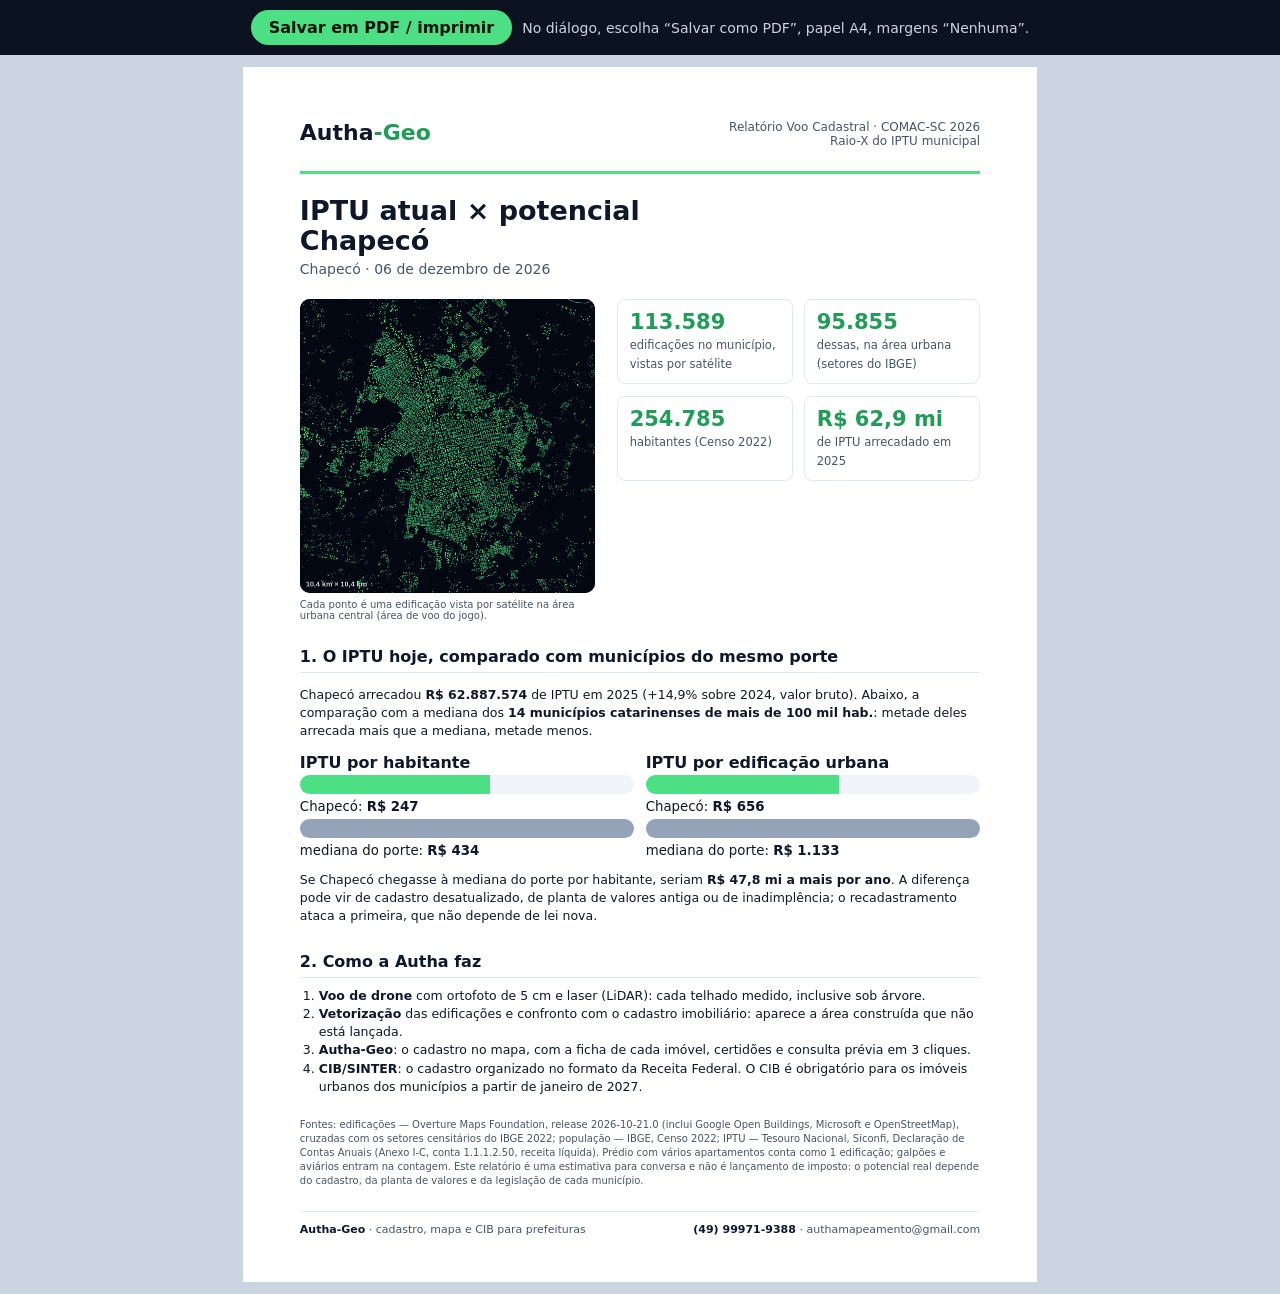
==== relatorio.html @ e4751bc2 "Voo Cadastral: jogo de drone para a COMAC-SC 2026 Jogo de navegador (gamepad, teclado e toque) em qu" ====
<!doctype html>
<html lang="pt-BR">
<head>
<meta charset="utf-8">
<meta name="viewport" content="width=device-width, initial-scale=1">
<title>Relatório IPTU atual × potencial · Autha-Geo</title>
<style>
  @page { size: A4; margin: 0; }
  :root { --verde: #1f9d57; --verde2: #4ddf84; --tinta: #0f172a; --cinza: #475569; --linha: #e2e8f0; --fundo: #030712; }
  * { box-sizing: border-box; }
  body { margin: 0; background: #cbd5e1; font-family: "Segoe UI", system-ui, Arial, sans-serif; color: var(--tinta); }
  .barra { position: sticky; top: 0; display: flex; gap: 10px; justify-content: center; padding: 10px; background: #0b1220; }
  .barra button { font: inherit; font-weight: 700; padding: 8px 18px; border-radius: 99px; border: 0; background: var(--verde2); color: #04120a; cursor: pointer; }
  .barra span { color: #cbd5e1; align-self: center; font-size: 14px; }
  .folha { width: 210mm; min-height: 297mm; margin: 12px auto; background: #fff; padding: 14mm 15mm 12mm; position: relative; }
  .topo { display: flex; justify-content: space-between; align-items: flex-start; border-bottom: 3px solid var(--verde2); padding-bottom: 6mm; }
  .marca { font-weight: 900; font-size: 22px; } .marca span { color: var(--verde); }
  .topo .direita { text-align: right; font-size: 12px; color: var(--cinza); }
  h1 { font-size: 27px; margin: 6mm 0 1mm; line-height: 1.1; }
  .para { font-size: 14px; color: var(--cinza); margin: 0 0 5mm; }
  .grade { display: grid; grid-template-columns: 78mm 1fr; gap: 6mm; }
  .mapa { width: 78mm; height: 78mm; border-radius: 10px; background: var(--fundo); display: block; }
  .legenda-mapa { font-size: 10px; color: var(--cinza); margin-top: 1.5mm; }
  .numeros { display: grid; grid-template-columns: 1fr 1fr; gap: 3mm; align-content: start; }
  .num { border: 1px solid var(--linha); border-radius: 8px; padding: 3mm; }
  .num b { display: block; font-size: 21px; color: var(--verde); line-height: 1.1; }
  .num span { font-size: 11.5px; color: var(--cinza); }
  h2 { font-size: 16px; margin: 7mm 0 2.5mm; padding-bottom: 1.5mm; border-bottom: 1px solid var(--linha); }
  p, li { font-size: 12.5px; line-height: 1.45; }
  .destaque { background: #ecfdf3; border: 1px solid #a7f3c4; border-radius: 10px; padding: 4mm 5mm; margin: 3mm 0; }
  .destaque .valor { font-size: 25px; font-weight: 900; color: var(--verde); }
  .destaque p { margin: 1mm 0 0; }
  table { width: 100%; border-collapse: collapse; font-size: 11px; }
  th, td { text-align: left; padding: 1.6mm 1.5mm; border-bottom: 1px solid var(--linha); vertical-align: top; }
  th { color: var(--cinza); font-weight: 700; }
  td a { color: var(--verde); word-break: break-all; }
  .comparacao { display: grid; grid-template-columns: 1fr 1fr; gap: 3mm; }
  .barra-comp { height: 5mm; background: #f1f5f9; border-radius: 99px; overflow: hidden; margin: 1mm 0 0.5mm; }
  .barra-comp i { display: block; height: 100%; background: var(--verde2); }
  .barra-comp.med i { background: #94a3b8; }
  ol.passos { padding-left: 5mm; margin: 0; }
  .rodape { margin-top: 6mm; border-top: 1px solid var(--linha); padding-top: 3mm; display: flex; justify-content: space-between; font-size: 11px; color: var(--cinza); }
  .rodape b { color: var(--tinta); }
  .nota { font-size: 10px; color: var(--cinza); line-height: 1.4; }
  .erro { padding: 40px; font-size: 18px; }
  @media print { body { background: #fff; } .barra { display: none; } .folha { margin: 0; box-shadow: none; page-break-after: always; } }
</style>
</head>
<body>
<div class="barra"><button onclick="print()">Salvar em PDF / imprimir</button><span>No diálogo, escolha “Salvar como PDF”, papel A4, margens “Nenhuma”.</span></div>
<div id="paginas"></div>

<script src="dados/municipios.js"></script>
<script src="dados/iptu.js"></script>
<script>
"use strict";
const q = new URLSearchParams(location.search);
const cod = q.get("c") || "4204202", nome = q.get("n") || "", cargo = q.get("cargo") || "";
const M = (window.MUNICIPIOS || []).find((m) => m.c === cod);
const V = (window.IPTU || {})[cod], CASOS = window.CASOS_RECADASTRO;
const nf = new Intl.NumberFormat("pt-BR");
const milhar = (n) => nf.format(Math.round(n));
const esc = (s) => String(s ?? "").replace(/[&<>"']/g, (c) => ({ "&": "&amp;", "<": "&lt;", ">": "&gt;", '"': "&quot;", "'": "&#39;" })[c]);
function reais(v) {
  const um = (x) => x.toLocaleString("pt-BR", { maximumFractionDigits: 1 });
  if (v >= 1e9) return "R$ " + um(v / 1e9) + " bi";
  if (v >= 1e6) return "R$ " + um(v / 1e6) + " mi";
  if (v >= 1e3) return "R$ " + milhar(v / 1e3) + " mil";
  return "R$ " + milhar(v);
}
const reaisCheio = (v) => v.toLocaleString("pt-BR", { style: "currency", currency: "BRL", maximumFractionDigits: 0 });

function montar() {
  if (!M) { document.getElementById("paginas").innerHTML = `<div class="folha erro">Município ${esc(cod)} não encontrado.</div>`; return; }
  document.title = `Relatório IPTU — ${M.n} · Autha-Geo`;
  const capital = cod === "4205407";
  const data = new Date().toLocaleDateString("pt-BR", { day: "2-digit", month: "long", year: "numeric" });
  const para = nome ? `Preparado para <b>${esc(nome)}</b>${cargo ? ", " + esc(cargo) : ""} · ${esc(M.n)} · ${data}` : `${esc(M.n)} · ${data}`;
  let h = `<div class="folha">
    <div class="topo"><div class="marca">Autha<span>-Geo</span></div><div class="direita">Relatório Voo Cadastral · COMAC-SC 2026<br>Raio-X do IPTU municipal</div></div>
    <h1>IPTU atual × potencial<br>${esc(M.n)}</h1>
    <p class="para">${para}</p>
    <div class="grade">
      <div><canvas class="mapa" id="mapa" width="900" height="900"></canvas>
        <div class="legenda-mapa">Cada ponto é uma edificação vista por satélite na área urbana central (área de voo do jogo).</div></div>
      <div class="numeros">
        <div class="num"><b>${milhar(M.edif)}</b><span>edificações no município, vistas por satélite</span></div>
        <div class="num"><b>${milhar(M.edifUrb)}</b><span>dessas, na área urbana (setores do IBGE)</span></div>
        <div class="num"><b>${milhar(M.pop)}</b><span>habitantes (Censo 2022)</span></div>
        ${V ? `<div class="num"><b>${reais(V.v)}</b><span>de IPTU arrecadado em ${V.a}</span></div>` : `<div class="num"><b>—</b><span>IPTU não declarado ao Tesouro no último ano</span></div>`}
      </div>
    </div>`;

  if (V) {
    const maxPc = Math.max(V.pc, V.pcMed), maxPe = Math.max(V.pe, V.peMed);
    const varia = V.v24 && V.b ? (V.b / V.v24 - 1) * 100 : null;
    h += `<h2>1. O IPTU hoje, comparado com municípios do mesmo porte</h2>
      <p>${esc(M.n)} arrecadou <b>${reaisCheio(V.v)}</b> de IPTU em ${V.a}${varia !== null ? ` (${varia >= 0 ? "+" : ""}${varia.toLocaleString("pt-BR", { maximumFractionDigits: 1 })}% sobre ${V.a - 1}, valor bruto)` : ""}.
      Abaixo, a comparação com a mediana dos <b>${V.nPorte} municípios catarinenses de ${esc(V.porte)}</b>: metade deles arrecada mais que a mediana, metade menos.</p>
      <div class="comparacao">
        <div><b>IPTU por habitante</b>
          <div class="barra-comp"><i style="width:${(V.pc / maxPc) * 100}%"></i></div><small>${esc(M.n)}: <b>${reaisCheio(V.pc)}</b></small>
          <div class="barra-comp med"><i style="width:${(V.pcMed / maxPc) * 100}%"></i></div><small>mediana do porte: <b>${reaisCheio(V.pcMed)}</b></small></div>
        <div><b>IPTU por edificação urbana</b>
          <div class="barra-comp"><i style="width:${(V.pe / maxPe) * 100}%"></i></div><small>${esc(M.n)}: <b>${reaisCheio(V.pe)}</b></small>
          <div class="barra-comp med"><i style="width:${(V.peMed / maxPe) * 100}%"></i></div><small>mediana do porte: <b>${reaisCheio(V.peMed)}</b></small></div>
      </div>
      <p>${V.pc < V.pcMed
        ? `Se ${esc(M.n)} chegasse à mediana do porte por habitante, seriam <b>${reais((V.pcMed - V.pc) * M.pop)} a mais por ano</b>. A diferença pode vir de cadastro desatualizado, de planta de valores antiga ou de inadimplência; o recadastramento ataca a primeira, que não depende de lei nova.`
        : `${esc(M.n)} já arrecada acima da mediana do porte. O ganho, aqui, é manter o cadastro vivo: cada ampliação, piscina ou edificação nova que não entra no cadastro é IPTU que deixa de crescer.`}</p>`;
  }

  if (V && CASOS) {
    h += `<h2>2. O que municípios que recadastraram conseguiram</h2>
      <div class="destaque"><div class="valor">+${reais(V.v * CASOS.min / 100)} a +${reais(V.v * CASOS.max / 100)} por ano</div>
      <p>é o que o IPTU de ${esc(M.n)} subiria repetindo o resultado dos casos abaixo (de +${CASOS.min}% a +${CASOS.max}%, a mediana dos casos), <b>sem aumentar alíquota</b>: só levando para o cadastro o que já está construído.</p></div>
      <table><tr><th>Município</th><th>O que mudou</th><th>Aumento</th><th>Fonte</th></tr>
      ${CASOS.casos.map((c) => `<tr><td><b>${esc(c.municipio)}/${esc(c.uf)}</b><br>${esc(c.ano || "")}</td><td>${esc(c.o_que_mede)}: ${esc(c.antes)} → ${esc(c.depois)}<br><small>${esc(c.como_fizeram || "")}</small></td><td><b>+${Number(c.aumento_pct).toLocaleString("pt-BR", { maximumFractionDigits: 1 })}%</b></td><td><a href="${esc(c.fonte_url)}">${esc(c.fonte_titulo || c.fonte_url)}</a></td></tr>`).join("")}
      </table>`;
  }

  h += `<h2>${V && CASOS ? 3 : V ? 2 : 1}. Como a Autha faz</h2>
    <ol class="passos">
      <li><b>Voo de drone</b> com ortofoto de 5 cm e laser (LiDAR): cada telhado medido, inclusive sob árvore.</li>
      <li><b>Vetorização</b> das edificações e confronto com o cadastro imobiliário: aparece a área construída que não está lançada.</li>
      <li><b>Autha-Geo</b>: o cadastro no mapa, com a ficha de cada imóvel, certidões e consulta prévia em 3 cliques.</li>
      <li><b>CIB/SINTER</b>: o cadastro organizado no formato da Receita Federal. ${capital ? "O CIB das capitais já está valendo." : "O CIB é obrigatório para os imóveis urbanos dos municípios a partir de janeiro de 2027."}</li>
    </ol>
    <p class="nota" style="margin-top:6mm">Fontes: edificações — Overture Maps Foundation, release 2026-10-21.0 (inclui Google Open Buildings, Microsoft e OpenStreetMap), cruzadas com os setores censitários do IBGE 2022; população — IBGE, Censo 2022; IPTU — Tesouro Nacional, Siconfi, Declaração de Contas Anuais (Anexo I-C, conta 1.1.1.2.50, receita líquida)${CASOS ? "; casos de recadastramento — fontes indicadas na tabela" : ""}.
    Prédio com vários apartamentos conta como 1 edificação; galpões e aviários entram na contagem. Este relatório é uma estimativa para conversa e não é lançamento de imposto: o potencial real depende do cadastro, da planta de valores e da legislação de cada município.</p>
    <div class="rodape"><span><b>Autha-Geo</b> · cadastro, mapa e CIB para prefeituras</span><span><b>(49) 99971-9388</b> · authamapeamento@gmail.com</span></div>
  </div>`;
  document.getElementById("paginas").innerHTML = h;
  desenharMapa();
}

// mapa: as edificações da área de voo, no estilo do jogo
window.carregarCidade = (c) => {
  const cv = document.getElementById("mapa"); if (!cv) return;
  const g = cv.getContext("2d"), S = cv.width, bin = atob(c.b), n = bin.length / 5;
  g.fillStyle = "#030712"; g.fillRect(0, 0, S, S);
  g.strokeStyle = "rgba(92,215,179,.6)"; g.lineWidth = 2;
  for (const anel of c.limite) { g.beginPath(); anel.forEach(([x, y], i) => (i ? g.lineTo(x * S, y * S) : g.moveTo(x * S, y * S))); g.stroke(); }
  g.fillStyle = "#4ddf84";
  for (let i = 0, o = 0; i < n; i++, o += 5) {
    const x = ((bin.charCodeAt(o) | (bin.charCodeAt(o + 1) << 8)) / 65535) * S, y = ((bin.charCodeAt(o + 2) | (bin.charCodeAt(o + 3) << 8)) / 65535) * S;
    const s = Math.max(1, (bin.charCodeAt(o + 4) / 5 / c.lado) * S * 0.9);
    g.fillRect(x - s / 2, y - s / 2, s, s);
  }
  g.fillStyle = "rgba(248,250,252,.8)"; g.font = "600 22px Segoe UI, sans-serif";
  g.fillText(`${(c.lado / 1000).toLocaleString("pt-BR", { maximumFractionDigits: 1 })} km × ${(c.lado / 1000).toLocaleString("pt-BR", { maximumFractionDigits: 1 })} km`, 18, S - 20);
};
function desenharMapa() { const s = document.createElement("script"); s.src = `cidades/${cod}.js`; document.body.appendChild(s); }
montar();
</script>
</body>
</html>
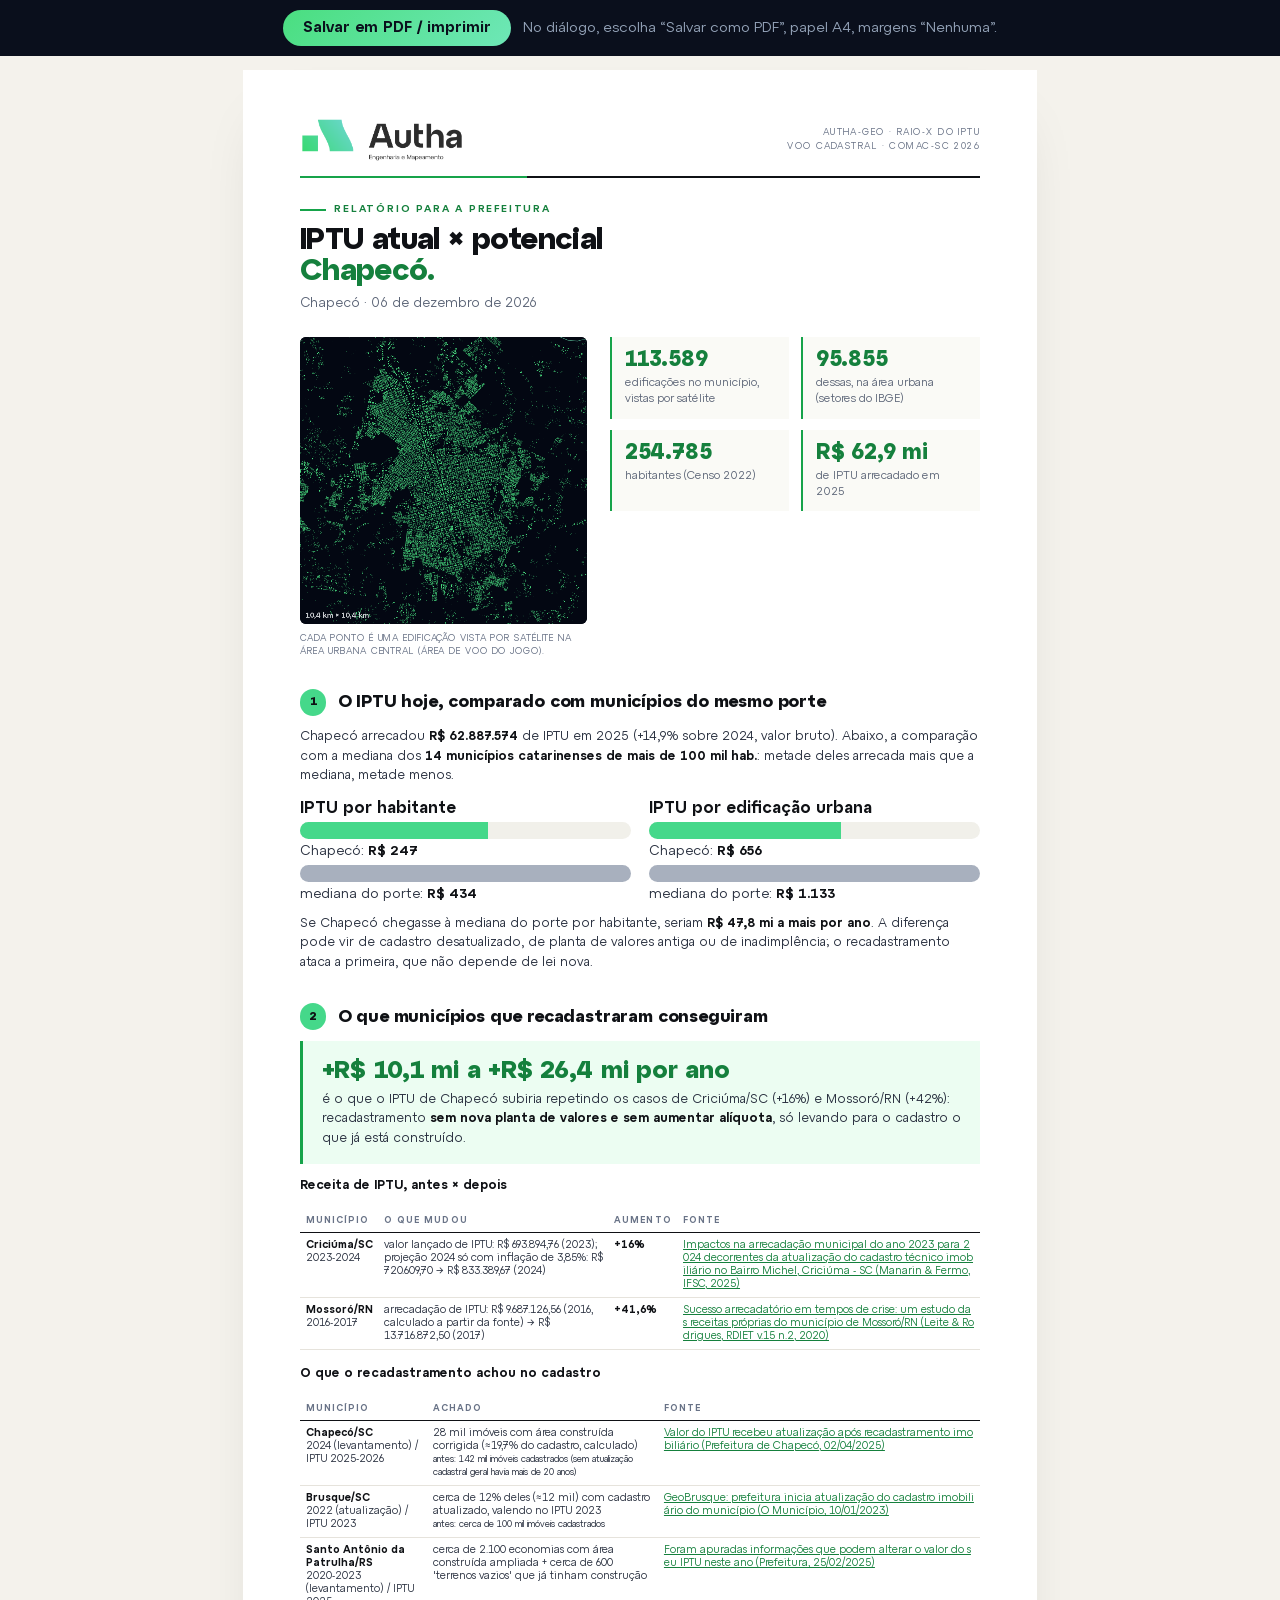
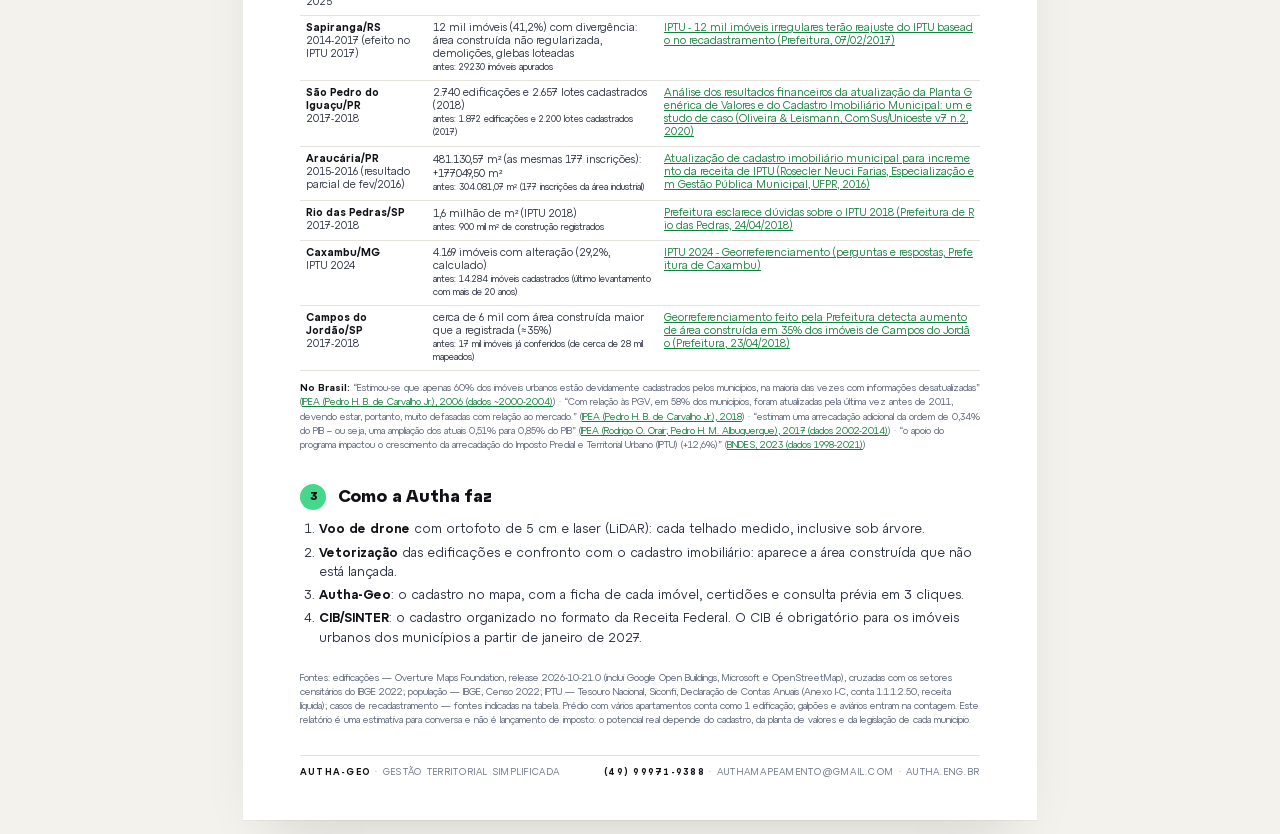
==== commit 9e70c3f4: "Casos reais de recadastramento e identidade visual da Autha - relatório e tela final com os casos de" ====
--- a/relatorio.html
+++ b/relatorio.html
@@ -4,46 +4,65 @@
 <meta charset="utf-8">
 <meta name="viewport" content="width=device-width, initial-scale=1">
 <title>Relatório IPTU atual × potencial · Autha-Geo</title>
+<link rel="icon" href="marca/icone-autha.png">
 <style>
+  /* Identidade Autha, regime PAPEL (documento para imprimir/mandar em PDF): Atyp, tinta #0F1115, verde #16A34A/#15803D */
+  @font-face { font-family: "Atyp Display"; font-weight: 600; src: url("marca/fontes/AtypDisplay-Semibold.woff2") format("woff2"); }
+  @font-face { font-family: "Atyp Display"; font-weight: 700; src: url("marca/fontes/AtypDisplay-Bold.woff2") format("woff2"); }
+  @font-face { font-family: "Atyp Text"; font-weight: 400; src: url("marca/fontes/AtypText-Regular.woff2") format("woff2"); }
+  @font-face { font-family: "Atyp Text"; font-weight: 600; src: url("marca/fontes/AtypText-Semibold.woff2") format("woff2"); }
   @page { size: A4; margin: 0; }
-  :root { --verde: #1f9d57; --verde2: #4ddf84; --tinta: #0f172a; --cinza: #475569; --linha: #e2e8f0; --fundo: #030712; }
+  :root { --ink: #0F1115; --ink2: #2A3140; --ink3: #5C6577; --miuda: #697387; --verde: #16A34A; --verde-tinta: #15803D; --verde-fundo: #ECFDF2;
+    --logo: #45D88A; --creme: #FAFAF6; --fio: #E6E3DC; --mesa: #F4F2EC; --fundo: #030712;
+    --display: "Atyp Display", "Segoe UI", Arial, sans-serif; --texto: "Atyp Text", "Segoe UI", Arial, sans-serif; }
   * { box-sizing: border-box; }
-  body { margin: 0; background: #cbd5e1; font-family: "Segoe UI", system-ui, Arial, sans-serif; color: var(--tinta); }
-  .barra { position: sticky; top: 0; display: flex; gap: 10px; justify-content: center; padding: 10px; background: #0b1220; }
-  .barra button { font: inherit; font-weight: 700; padding: 8px 18px; border-radius: 99px; border: 0; background: var(--verde2); color: #04120a; cursor: pointer; }
-  .barra span { color: #cbd5e1; align-self: center; font-size: 14px; }
-  .folha { width: 210mm; min-height: 297mm; margin: 12px auto; background: #fff; padding: 14mm 15mm 12mm; position: relative; }
-  .topo { display: flex; justify-content: space-between; align-items: flex-start; border-bottom: 3px solid var(--verde2); padding-bottom: 6mm; }
-  .marca { font-weight: 900; font-size: 22px; } .marca span { color: var(--verde); }
-  .topo .direita { text-align: right; font-size: 12px; color: var(--cinza); }
-  h1 { font-size: 27px; margin: 6mm 0 1mm; line-height: 1.1; }
-  .para { font-size: 14px; color: var(--cinza); margin: 0 0 5mm; }
-  .grade { display: grid; grid-template-columns: 78mm 1fr; gap: 6mm; }
-  .mapa { width: 78mm; height: 78mm; border-radius: 10px; background: var(--fundo); display: block; }
-  .legenda-mapa { font-size: 10px; color: var(--cinza); margin-top: 1.5mm; }
+  body { margin: 0; background: var(--mesa); font-family: var(--texto); color: var(--ink2); }
+  b { font-weight: 600; color: var(--ink); }
+  .barra { position: sticky; top: 0; display: flex; gap: 12px; justify-content: center; padding: 10px; background: #0A0F1C; z-index: 2; }
+  .barra button { font-family: var(--display); font-weight: 600; font-size: 15px; padding: 9px 20px; border-radius: 99px; border: 0;
+    background: linear-gradient(135deg, #4ADE80, #6EE7B7); color: #0A0F1C; cursor: pointer; }
+  .barra span { color: #94A3B8; align-self: center; font-size: 14px; }
+  .folha { width: 210mm; min-height: 297mm; margin: 14px auto; background: #fff; padding: 13mm 15mm 11mm; position: relative;
+    box-shadow: 0 1px 0 rgba(0,0,0,.04), 0 30px 60px -30px rgba(15,17,21,.18); }
+  .timbre { display: flex; justify-content: space-between; align-items: center; }
+  .timbre img { height: 11mm; }
+  .timbre .rotulo { text-align: right; font-size: 9px; letter-spacing: .16em; text-transform: uppercase; color: var(--miuda); line-height: 1.6; }
+  .filete { height: 2px; background: linear-gradient(90deg, var(--verde) 0 60mm, var(--ink) 60mm); margin: 4mm 0 7mm; }
+  .sobre { font-size: 10px; font-weight: 600; letter-spacing: .18em; text-transform: uppercase; color: var(--verde-tinta); display: flex; align-items: center; gap: 8px; }
+  .sobre::before { content: ""; width: 7mm; height: 2px; background: var(--verde); }
+  h1 { font-family: var(--display); font-weight: 700; font-size: 30px; letter-spacing: -.02em; color: var(--ink); margin: 2.5mm 0 1.5mm; line-height: 1.05; }
+  h1 span { color: var(--verde-tinta); }
+  .para { font-size: 13px; color: var(--ink3); margin: 0 0 6mm; }
+  .grade { display: grid; grid-template-columns: 76mm 1fr; gap: 6mm; }
+  .mapa { width: 76mm; height: 76mm; border-radius: 6px; background: var(--fundo); display: block; }
+  .legenda-mapa { font-size: 9px; letter-spacing: .1em; text-transform: uppercase; color: var(--miuda); margin-top: 2mm; line-height: 1.5; }
   .numeros { display: grid; grid-template-columns: 1fr 1fr; gap: 3mm; align-content: start; }
-  .num { border: 1px solid var(--linha); border-radius: 8px; padding: 3mm; }
-  .num b { display: block; font-size: 21px; color: var(--verde); line-height: 1.1; }
-  .num span { font-size: 11.5px; color: var(--cinza); }
-  h2 { font-size: 16px; margin: 7mm 0 2.5mm; padding-bottom: 1.5mm; border-bottom: 1px solid var(--linha); }
-  p, li { font-size: 12.5px; line-height: 1.45; }
-  .destaque { background: #ecfdf3; border: 1px solid #a7f3c4; border-radius: 10px; padding: 4mm 5mm; margin: 3mm 0; }
-  .destaque .valor { font-size: 25px; font-weight: 900; color: var(--verde); }
+  .num { background: var(--creme); border-left: 2px solid var(--verde); padding: 3mm 3.5mm; }
+  .num b { display: block; font-family: var(--display); font-weight: 700; font-size: 22px; letter-spacing: -.01em; color: var(--verde-tinta); line-height: 1.1; }
+  .num span { font-size: 11px; color: var(--ink3); line-height: 1.4; display: block; margin-top: 1mm; }
+  h2 { font-family: var(--display); font-weight: 700; font-size: 17px; letter-spacing: -.01em; color: var(--ink); margin: 8mm 0 3mm; display: flex; align-items: center; gap: 3mm; }
+  h2 .n { width: 7mm; height: 7mm; border-radius: 50%; background: var(--logo); color: var(--ink); font-size: 12px; display: inline-flex; align-items: center; justify-content: center; flex: none; }
+  p, li { font-size: 12.5px; line-height: 1.55; }
+  .destaque { background: var(--verde-fundo); border-left: 3px solid var(--verde); padding: 4mm 5mm; margin: 3mm 0; }
+  .destaque .valor { font-family: var(--display); font-weight: 700; font-size: 25px; color: var(--verde-tinta); letter-spacing: -.01em; }
   .destaque p { margin: 1mm 0 0; }
-  table { width: 100%; border-collapse: collapse; font-size: 11px; }
-  th, td { text-align: left; padding: 1.6mm 1.5mm; border-bottom: 1px solid var(--linha); vertical-align: top; }
-  th { color: var(--cinza); font-weight: 700; }
-  td a { color: var(--verde); word-break: break-all; }
-  .comparacao { display: grid; grid-template-columns: 1fr 1fr; gap: 3mm; }
-  .barra-comp { height: 5mm; background: #f1f5f9; border-radius: 99px; overflow: hidden; margin: 1mm 0 0.5mm; }
-  .barra-comp i { display: block; height: 100%; background: var(--verde2); }
-  .barra-comp.med i { background: #94a3b8; }
+  table { width: 100%; border-collapse: collapse; font-size: 10.5px; }
+  th, td { text-align: left; padding: 1.6mm 1.5mm; border-bottom: 1px solid var(--fio); vertical-align: top; }
+  th { font-size: 9px; letter-spacing: .12em; text-transform: uppercase; color: var(--miuda); font-weight: 600; border-bottom: 1px solid var(--ink); }
+  td a { color: var(--verde-tinta); word-break: break-all; }
+  .comparacao { display: grid; grid-template-columns: 1fr 1fr; gap: 5mm; }
+  .comparacao > div > b { font-family: var(--display); }
+  .barra-comp { height: 4.5mm; background: #F1F0EA; border-radius: 99px; overflow: hidden; margin: 1.2mm 0 .5mm; }
+  .barra-comp i { display: block; height: 100%; background: var(--logo); }
+  .barra-comp.med i { background: #A8B0BE; }
   ol.passos { padding-left: 5mm; margin: 0; }
-  .rodape { margin-top: 6mm; border-top: 1px solid var(--linha); padding-top: 3mm; display: flex; justify-content: space-between; font-size: 11px; color: var(--cinza); }
-  .rodape b { color: var(--tinta); }
-  .nota { font-size: 10px; color: var(--cinza); line-height: 1.4; }
+  ol.passos li { margin-bottom: 1mm; }
+  .rodape { margin-top: 7mm; border-top: 1px solid var(--fio); padding-top: 3mm; display: flex; justify-content: space-between; gap: 4mm;
+    font-size: 9px; letter-spacing: .14em; text-transform: uppercase; color: var(--miuda); }
+  .nota { font-size: 9.5px; color: var(--ink3); line-height: 1.5; }
+  .nota a { color: var(--verde-tinta); }
   .erro { padding: 40px; font-size: 18px; }
-  @media print { body { background: #fff; } .barra { display: none; } .folha { margin: 0; box-shadow: none; page-break-after: always; } }
+  @media print { body { background: #fff; } .barra { display: none; } .folha { margin: 0; box-shadow: none; } }
 </style>
 </head>
 <body>
@@ -77,8 +96,10 @@
   const data = new Date().toLocaleDateString("pt-BR", { day: "2-digit", month: "long", year: "numeric" });
   const para = nome ? `Preparado para <b>${esc(nome)}</b>${cargo ? ", " + esc(cargo) : ""} · ${esc(M.n)} · ${data}` : `${esc(M.n)} · ${data}`;
   let h = `<div class="folha">
-    <div class="topo"><div class="marca">Autha<span>-Geo</span></div><div class="direita">Relatório Voo Cadastral · COMAC-SC 2026<br>Raio-X do IPTU municipal</div></div>
-    <h1>IPTU atual × potencial<br>${esc(M.n)}</h1>
+    <div class="timbre"><img src="marca/logo-autha-papel.png" alt="Autha Engenharia e Mapeamento"><div class="rotulo">Autha-Geo · Raio-X do IPTU<br>Voo Cadastral · COMAC-SC 2026</div></div>
+    <div class="filete"></div>
+    <div class="sobre">Relatório para a prefeitura</div>
+    <h1>IPTU atual × potencial<br><span>${esc(M.n)}.</span></h1>
     <p class="para">${para}</p>
     <div class="grade">
       <div><canvas class="mapa" id="mapa" width="900" height="900"></canvas>
@@ -94,7 +115,7 @@
   if (V) {
     const maxPc = Math.max(V.pc, V.pcMed), maxPe = Math.max(V.pe, V.peMed);
     const varia = V.v24 && V.b ? (V.b / V.v24 - 1) * 100 : null;
-    h += `<h2>1. O IPTU hoje, comparado com municípios do mesmo porte</h2>
+    h += `<h2><span class="n">1</span>O IPTU hoje, comparado com municípios do mesmo porte</h2>
       <p>${esc(M.n)} arrecadou <b>${reaisCheio(V.v)}</b> de IPTU em ${V.a}${varia !== null ? ` (${varia >= 0 ? "+" : ""}${varia.toLocaleString("pt-BR", { maximumFractionDigits: 1 })}% sobre ${V.a - 1}, valor bruto)` : ""}.
       Abaixo, a comparação com a mediana dos <b>${V.nPorte} municípios catarinenses de ${esc(V.porte)}</b>: metade deles arrecada mais que a mediana, metade menos.</p>
       <div class="comparacao">
@@ -111,15 +132,23 @@
   }
 
   if (V && CASOS) {
-    h += `<h2>2. O que municípios que recadastraram conseguiram</h2>
+    const pct = (x) => Number(x).toLocaleString("pt-BR", { maximumFractionDigits: 1 });
+    const fonte = (c) => `<a href="${esc(c.fonte_url)}">${esc(c.fonte_titulo || c.fonte_url)}</a>`;
+    h += `<h2><span class="n">2</span>O que municípios que recadastraram conseguiram</h2>
       <div class="destaque"><div class="valor">+${reais(V.v * CASOS.min / 100)} a +${reais(V.v * CASOS.max / 100)} por ano</div>
-      <p>é o que o IPTU de ${esc(M.n)} subiria repetindo o resultado dos casos abaixo (de +${CASOS.min}% a +${CASOS.max}%, a mediana dos casos), <b>sem aumentar alíquota</b>: só levando para o cadastro o que já está construído.</p></div>
+      <p>é o que o IPTU de ${esc(M.n)} subiria repetindo os casos de ${esc(CASOS.fonteCurta)}: recadastramento <b>sem nova planta de valores e sem aumentar alíquota</b>, só levando para o cadastro o que já está construído.</p></div>
+      <p><b>Receita de IPTU, antes × depois</b></p>
       <table><tr><th>Município</th><th>O que mudou</th><th>Aumento</th><th>Fonte</th></tr>
-      ${CASOS.casos.map((c) => `<tr><td><b>${esc(c.municipio)}/${esc(c.uf)}</b><br>${esc(c.ano || "")}</td><td>${esc(c.o_que_mede)}: ${esc(c.antes)} → ${esc(c.depois)}<br><small>${esc(c.como_fizeram || "")}</small></td><td><b>+${Number(c.aumento_pct).toLocaleString("pt-BR", { maximumFractionDigits: 1 })}%</b></td><td><a href="${esc(c.fonte_url)}">${esc(c.fonte_titulo || c.fonte_url)}</a></td></tr>`).join("")}
-      </table>`;
+      ${CASOS.casos.map((c) => `<tr><td><b>${esc(c.municipio)}/${esc(c.uf)}</b><br>${esc(c.ano || "")}</td><td>${esc(c.o_que_mede)}: ${esc(c.antes)} → ${esc(c.depois)}</td><td><b>+${pct(c.aumento_pct)}%</b></td><td>${fonte(c)}</td></tr>`).join("")}
+      </table>
+      <p style="margin-top:4mm"><b>O que o recadastramento achou no cadastro</b></p>
+      <table><tr><th>Município</th><th>Achado</th><th>Fonte</th></tr>
+      ${CASOS.cadastro.map((c) => `<tr><td><b>${esc(c.municipio)}/${esc(c.uf)}</b><br>${esc(c.ano || "")}</td><td>${esc(c.depois)}${c.antes && c.antes !== "n/d" ? `<br><small>antes: ${esc(c.antes)}</small>` : ""}</td><td>${fonte(c)}</td></tr>`).join("")}
+      </table>
+      ${CASOS.estudos && CASOS.estudos.length ? `<p class="nota" style="margin-top:3mm"><b>No Brasil:</b> ${CASOS.estudos.map((e) => `“${esc(e.trecho)}” (<a href="${esc(e.fonte_url)}">${esc(e.fonte)}</a>)`).join(" · ")}</p>` : ""}`;
   }
 
-  h += `<h2>${V && CASOS ? 3 : V ? 2 : 1}. Como a Autha faz</h2>
+  h += `<h2><span class="n">${V && CASOS ? 3 : V ? 2 : 1}</span>Como a Autha faz</h2>
     <ol class="passos">
       <li><b>Voo de drone</b> com ortofoto de 5 cm e laser (LiDAR): cada telhado medido, inclusive sob árvore.</li>
       <li><b>Vetorização</b> das edificações e confronto com o cadastro imobiliário: aparece a área construída que não está lançada.</li>
@@ -128,7 +157,7 @@
     </ol>
     <p class="nota" style="margin-top:6mm">Fontes: edificações — Overture Maps Foundation, release 2026-10-21.0 (inclui Google Open Buildings, Microsoft e OpenStreetMap), cruzadas com os setores censitários do IBGE 2022; população — IBGE, Censo 2022; IPTU — Tesouro Nacional, Siconfi, Declaração de Contas Anuais (Anexo I-C, conta 1.1.1.2.50, receita líquida)${CASOS ? "; casos de recadastramento — fontes indicadas na tabela" : ""}.
     Prédio com vários apartamentos conta como 1 edificação; galpões e aviários entram na contagem. Este relatório é uma estimativa para conversa e não é lançamento de imposto: o potencial real depende do cadastro, da planta de valores e da legislação de cada município.</p>
-    <div class="rodape"><span><b>Autha-Geo</b> · cadastro, mapa e CIB para prefeituras</span><span><b>(49) 99971-9388</b> · authamapeamento@gmail.com</span></div>
+    <div class="rodape"><span><b>Autha-Geo</b> · gestão territorial simplificada</span><span><b>(49) 99971-9388</b> · authamapeamento@gmail.com · autha.eng.br</span></div>
   </div>`;
   document.getElementById("paginas").innerHTML = h;
   desenharMapa();
@@ -139,15 +168,15 @@
   const cv = document.getElementById("mapa"); if (!cv) return;
   const g = cv.getContext("2d"), S = cv.width, bin = atob(c.b), n = bin.length / 5;
   g.fillStyle = "#030712"; g.fillRect(0, 0, S, S);
-  g.strokeStyle = "rgba(92,215,179,.6)"; g.lineWidth = 2;
+  g.strokeStyle = "rgba(110,231,183,.6)"; g.lineWidth = 2;
   for (const anel of c.limite) { g.beginPath(); anel.forEach(([x, y], i) => (i ? g.lineTo(x * S, y * S) : g.moveTo(x * S, y * S))); g.stroke(); }
-  g.fillStyle = "#4ddf84";
+  g.fillStyle = "#4ADE80";
   for (let i = 0, o = 0; i < n; i++, o += 5) {
     const x = ((bin.charCodeAt(o) | (bin.charCodeAt(o + 1) << 8)) / 65535) * S, y = ((bin.charCodeAt(o + 2) | (bin.charCodeAt(o + 3) << 8)) / 65535) * S;
     const s = Math.max(1, (bin.charCodeAt(o + 4) / 5 / c.lado) * S * 0.9);
     g.fillRect(x - s / 2, y - s / 2, s, s);
   }
-  g.fillStyle = "rgba(248,250,252,.8)"; g.font = "600 22px Segoe UI, sans-serif";
+  g.fillStyle = "rgba(248,250,252,.8)"; g.font = "600 22px Atyp Display, Segoe UI, sans-serif";
   g.fillText(`${(c.lado / 1000).toLocaleString("pt-BR", { maximumFractionDigits: 1 })} km × ${(c.lado / 1000).toLocaleString("pt-BR", { maximumFractionDigits: 1 })} km`, 18, S - 20);
 };
 function desenharMapa() { const s = document.createElement("script"); s.src = `cidades/${cod}.js`; document.body.appendChild(s); }
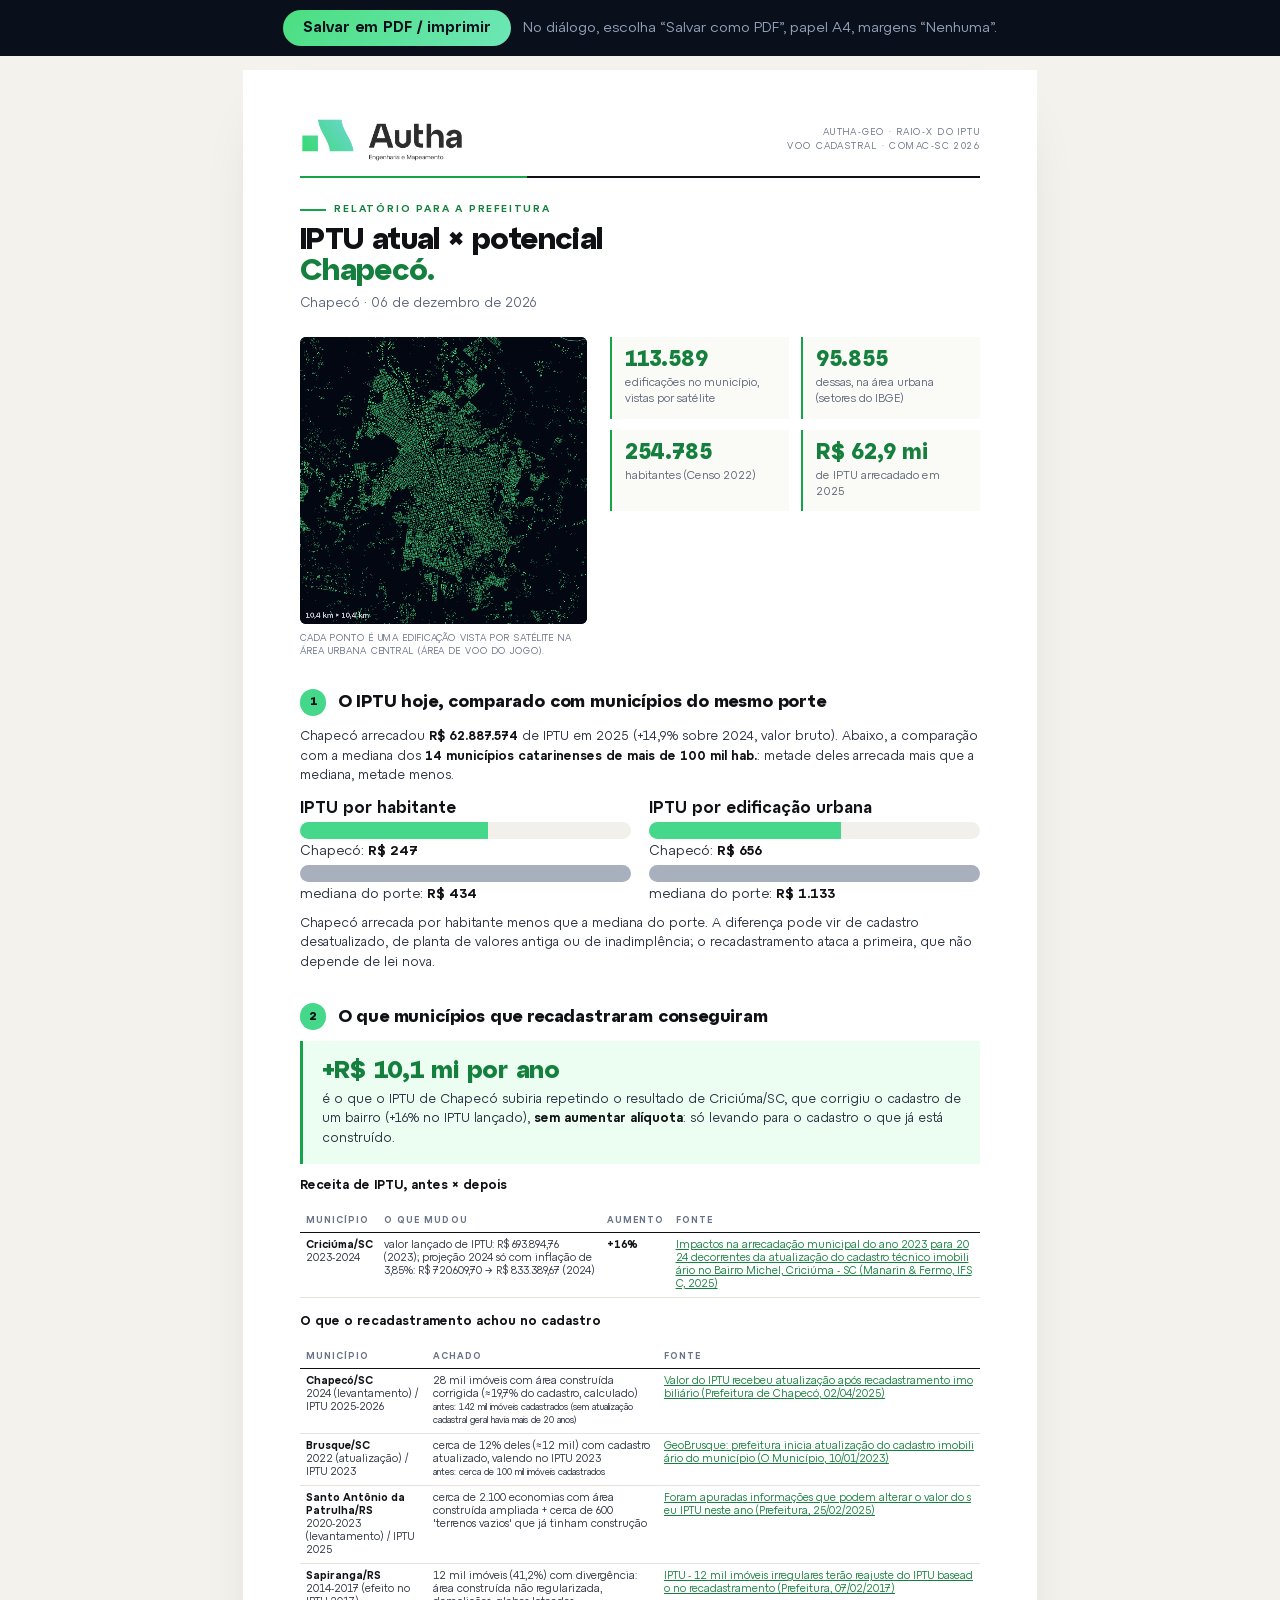
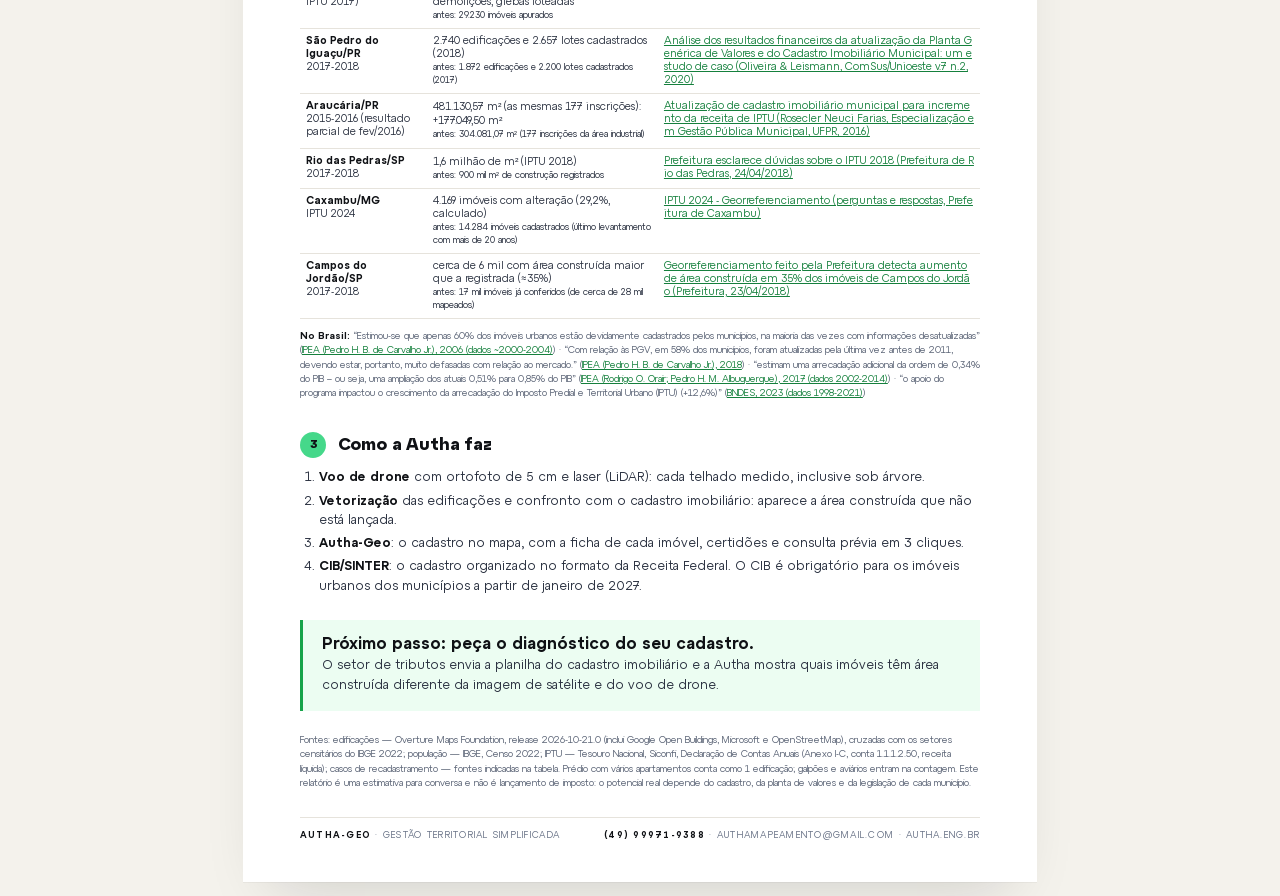
==== commit f688e80a: "Playtest automático: correções de bugs, diversão e objetivo de negócio - bugs (QA): WhatsApp com +55" ====
--- a/relatorio.html
+++ b/relatorio.html
@@ -127,7 +127,7 @@
           <div class="barra-comp med"><i style="width:${(V.peMed / maxPe) * 100}%"></i></div><small>mediana do porte: <b>${reaisCheio(V.peMed)}</b></small></div>
       </div>
       <p>${V.pc < V.pcMed
-        ? `Se ${esc(M.n)} chegasse à mediana do porte por habitante, seriam <b>${reais((V.pcMed - V.pc) * M.pop)} a mais por ano</b>. A diferença pode vir de cadastro desatualizado, de planta de valores antiga ou de inadimplência; o recadastramento ataca a primeira, que não depende de lei nova.`
+        ? `${esc(M.n)} arrecada por habitante menos que a mediana do porte. A diferença pode vir de cadastro desatualizado, de planta de valores antiga ou de inadimplência; o recadastramento ataca a primeira, que não depende de lei nova.`
         : `${esc(M.n)} já arrecada acima da mediana do porte. O ganho, aqui, é manter o cadastro vivo: cada ampliação, piscina ou edificação nova que não entra no cadastro é IPTU que deixa de crescer.`}</p>`;
   }
 
@@ -135,8 +135,8 @@
     const pct = (x) => Number(x).toLocaleString("pt-BR", { maximumFractionDigits: 1 });
     const fonte = (c) => `<a href="${esc(c.fonte_url)}">${esc(c.fonte_titulo || c.fonte_url)}</a>`;
     h += `<h2><span class="n">2</span>O que municípios que recadastraram conseguiram</h2>
-      <div class="destaque"><div class="valor">+${reais(V.v * CASOS.min / 100)} a +${reais(V.v * CASOS.max / 100)} por ano</div>
-      <p>é o que o IPTU de ${esc(M.n)} subiria repetindo os casos de ${esc(CASOS.fonteCurta)}: recadastramento <b>sem nova planta de valores e sem aumentar alíquota</b>, só levando para o cadastro o que já está construído.</p></div>
+      <div class="destaque"><div class="valor">+${CASOS.max > CASOS.min ? reais(V.v * CASOS.min / 100) + " a +" + reais(V.v * CASOS.max / 100) : reais(V.v * CASOS.min / 100)} por ano</div>
+      <p>é o que o IPTU de ${esc(M.n)} subiria repetindo o resultado de ${esc(CASOS.fonteCurta)}, <b>sem aumentar alíquota</b>: só levando para o cadastro o que já está construído.</p></div>
       <p><b>Receita de IPTU, antes × depois</b></p>
       <table><tr><th>Município</th><th>O que mudou</th><th>Aumento</th><th>Fonte</th></tr>
       ${CASOS.casos.map((c) => `<tr><td><b>${esc(c.municipio)}/${esc(c.uf)}</b><br>${esc(c.ano || "")}</td><td>${esc(c.o_que_mede)}: ${esc(c.antes)} → ${esc(c.depois)}</td><td><b>+${pct(c.aumento_pct)}%</b></td><td>${fonte(c)}</td></tr>`).join("")}
@@ -155,6 +155,7 @@
       <li><b>Autha-Geo</b>: o cadastro no mapa, com a ficha de cada imóvel, certidões e consulta prévia em 3 cliques.</li>
       <li><b>CIB/SINTER</b>: o cadastro organizado no formato da Receita Federal. ${capital ? "O CIB das capitais já está valendo." : "O CIB é obrigatório para os imóveis urbanos dos municípios a partir de janeiro de 2027."}</li>
     </ol>
+    <div class="destaque" style="margin-top:6mm"><b>Próximo passo: peça o diagnóstico do seu cadastro.</b><p>O setor de tributos envia a planilha do cadastro imobiliário e a Autha mostra quais imóveis têm área construída diferente da imagem de satélite e do voo de drone.</p></div>
     <p class="nota" style="margin-top:6mm">Fontes: edificações — Overture Maps Foundation, release 2026-10-21.0 (inclui Google Open Buildings, Microsoft e OpenStreetMap), cruzadas com os setores censitários do IBGE 2022; população — IBGE, Censo 2022; IPTU — Tesouro Nacional, Siconfi, Declaração de Contas Anuais (Anexo I-C, conta 1.1.1.2.50, receita líquida)${CASOS ? "; casos de recadastramento — fontes indicadas na tabela" : ""}.
     Prédio com vários apartamentos conta como 1 edificação; galpões e aviários entram na contagem. Este relatório é uma estimativa para conversa e não é lançamento de imposto: o potencial real depende do cadastro, da planta de valores e da legislação de cada município.</p>
     <div class="rodape"><span><b>Autha-Geo</b> · gestão territorial simplificada</span><span><b>(49) 99971-9388</b> · authamapeamento@gmail.com · autha.eng.br</span></div>
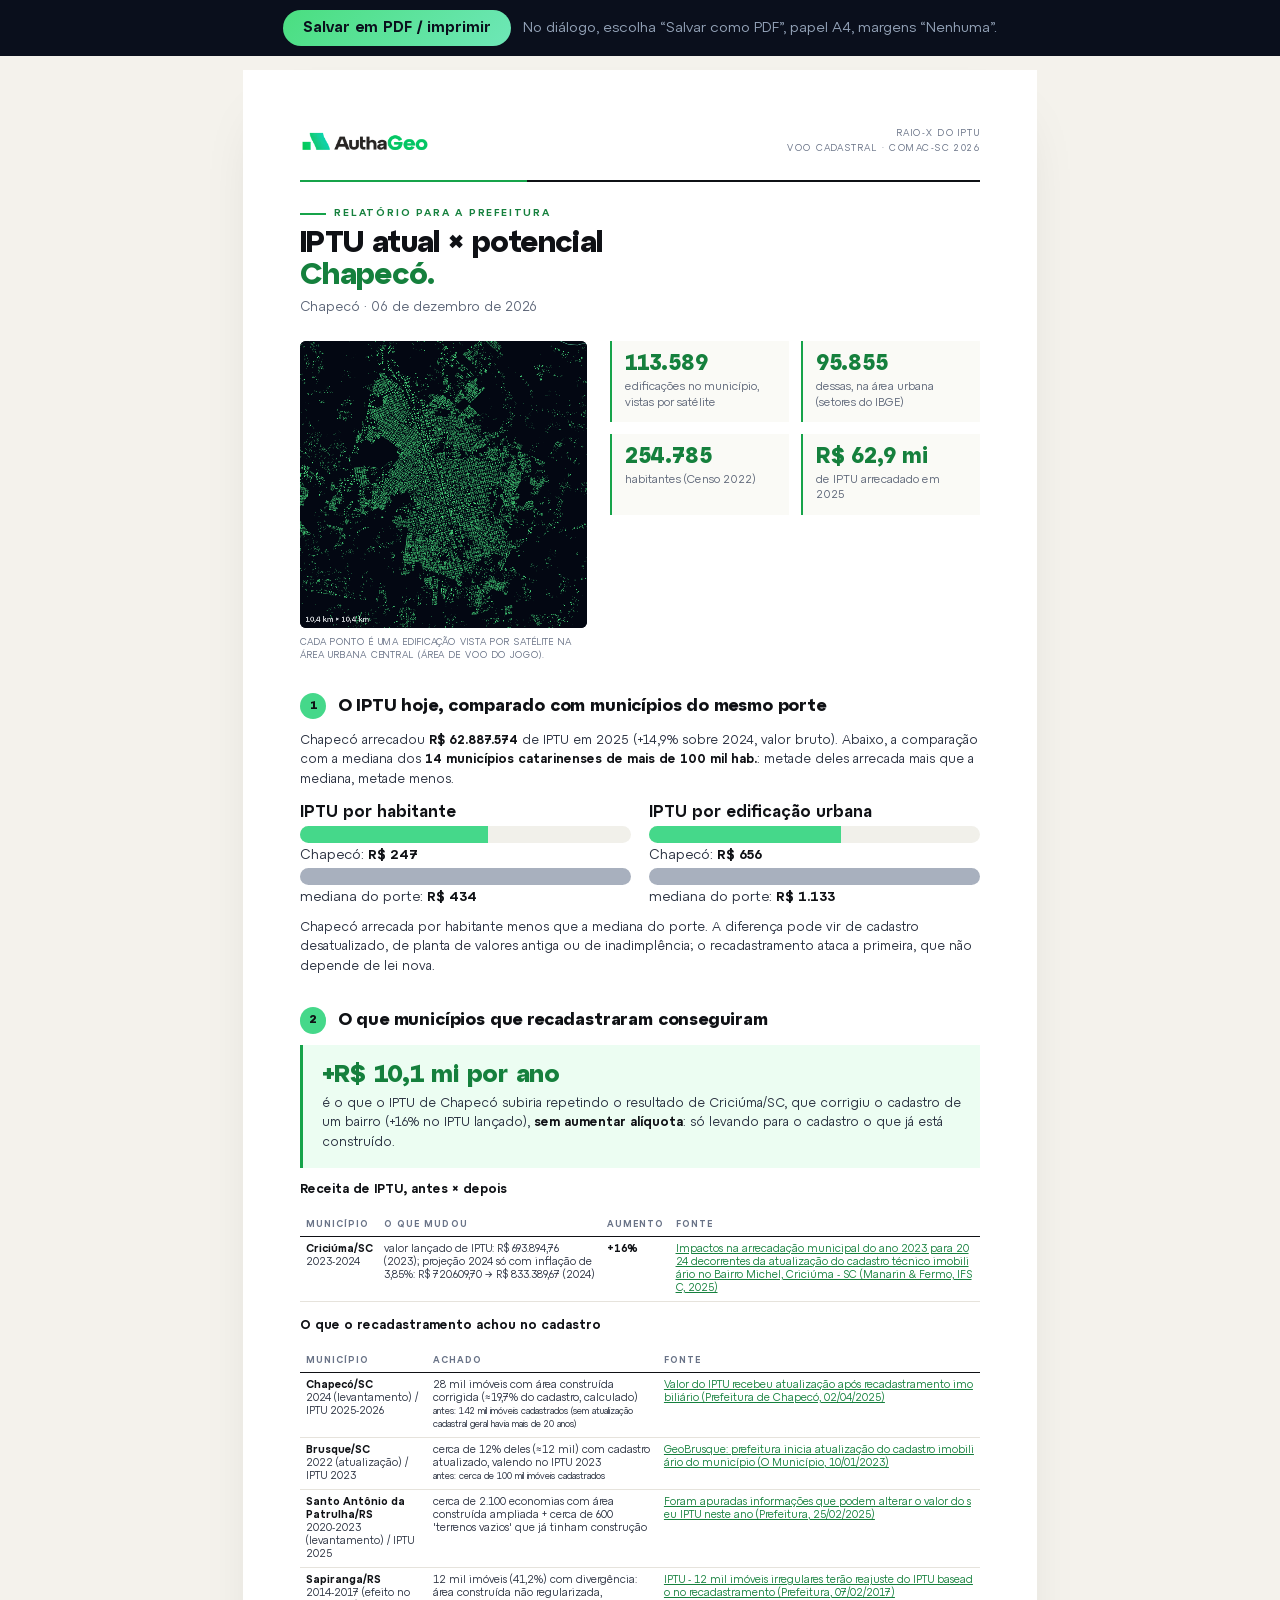
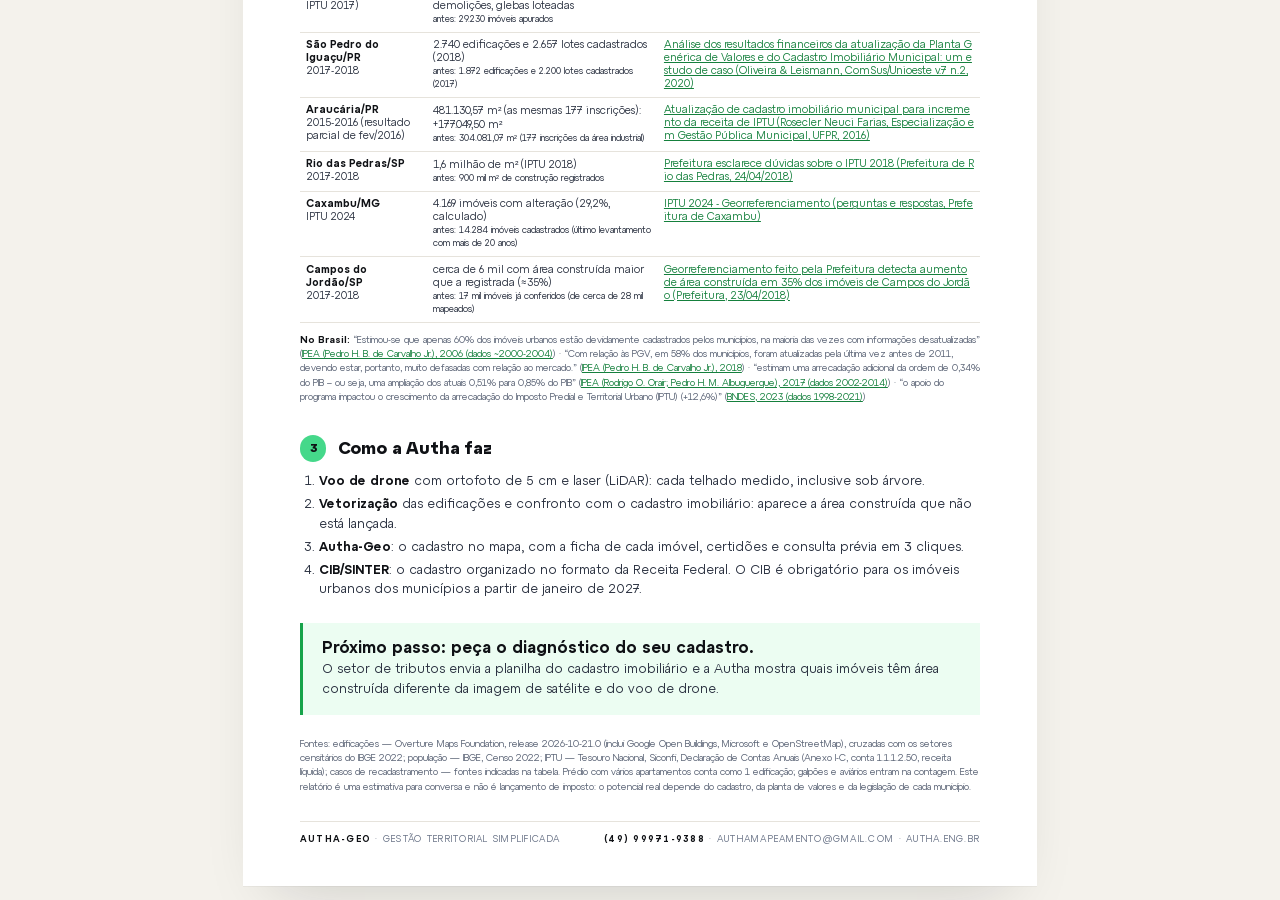
==== commit 48c598ce: "Logo oficial do Autha-Geo nas telas e no relatório Branco nas telas escuras do jogo (início, HUD, re" ====
--- a/relatorio.html
+++ b/relatorio.html
@@ -25,7 +25,7 @@
   .folha { width: 210mm; min-height: 297mm; margin: 14px auto; background: #fff; padding: 13mm 15mm 11mm; position: relative;
     box-shadow: 0 1px 0 rgba(0,0,0,.04), 0 30px 60px -30px rgba(15,17,21,.18); }
   .timbre { display: flex; justify-content: space-between; align-items: center; }
-  .timbre img { height: 11mm; }
+  .timbre img { height: 12mm; }
   .timbre .rotulo { text-align: right; font-size: 9px; letter-spacing: .16em; text-transform: uppercase; color: var(--miuda); line-height: 1.6; }
   .filete { height: 2px; background: linear-gradient(90deg, var(--verde) 0 60mm, var(--ink) 60mm); margin: 4mm 0 7mm; }
   .sobre { font-size: 10px; font-weight: 600; letter-spacing: .18em; text-transform: uppercase; color: var(--verde-tinta); display: flex; align-items: center; gap: 8px; }
@@ -96,7 +96,7 @@
   const data = new Date().toLocaleDateString("pt-BR", { day: "2-digit", month: "long", year: "numeric" });
   const para = nome ? `Preparado para <b>${esc(nome)}</b>${cargo ? ", " + esc(cargo) : ""} · ${esc(M.n)} · ${data}` : `${esc(M.n)} · ${data}`;
   let h = `<div class="folha">
-    <div class="timbre"><img src="marca/logo-autha-papel.png" alt="Autha Engenharia e Mapeamento"><div class="rotulo">Autha-Geo · Raio-X do IPTU<br>Voo Cadastral · COMAC-SC 2026</div></div>
+    <div class="timbre"><img src="marca/authageo-cinza.png" alt="Autha-Geo"><div class="rotulo">Raio-X do IPTU<br>Voo Cadastral · COMAC-SC 2026</div></div>
     <div class="filete"></div>
     <div class="sobre">Relatório para a prefeitura</div>
     <h1>IPTU atual × potencial<br><span>${esc(M.n)}.</span></h1>
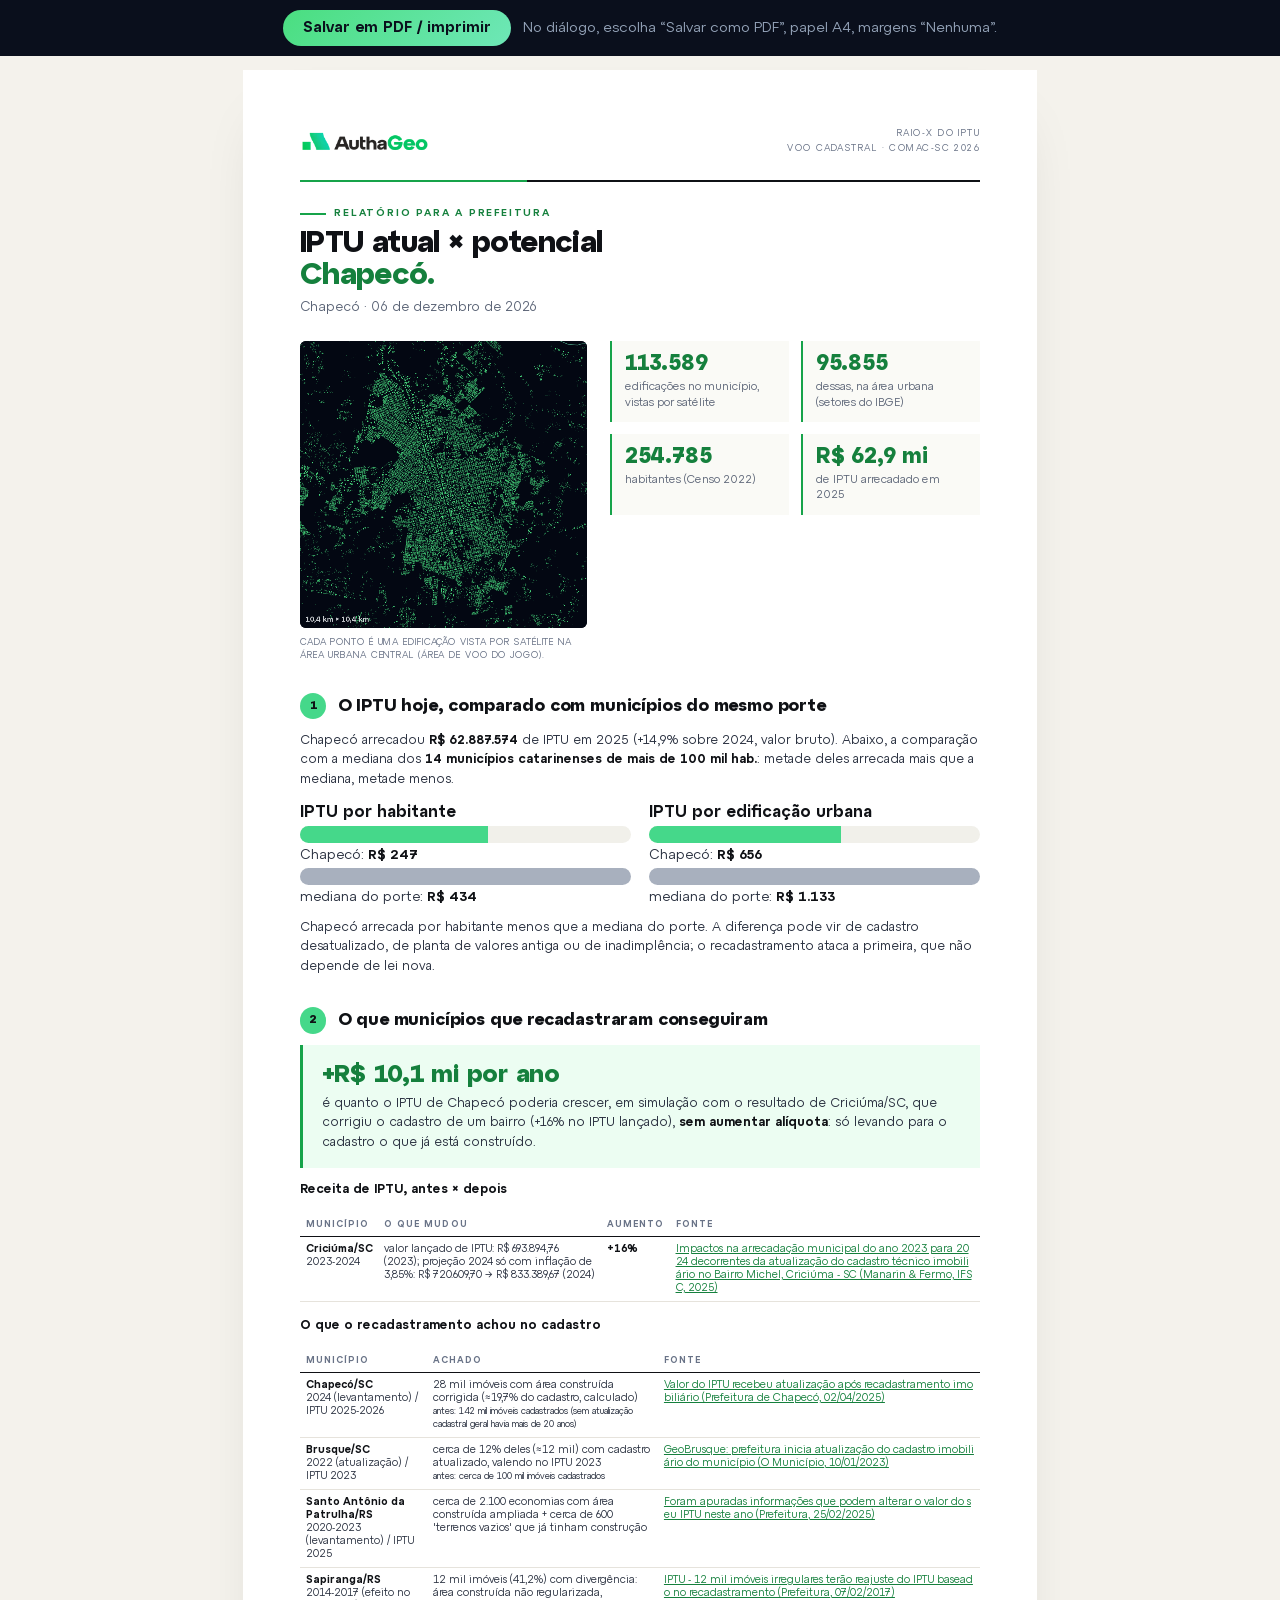
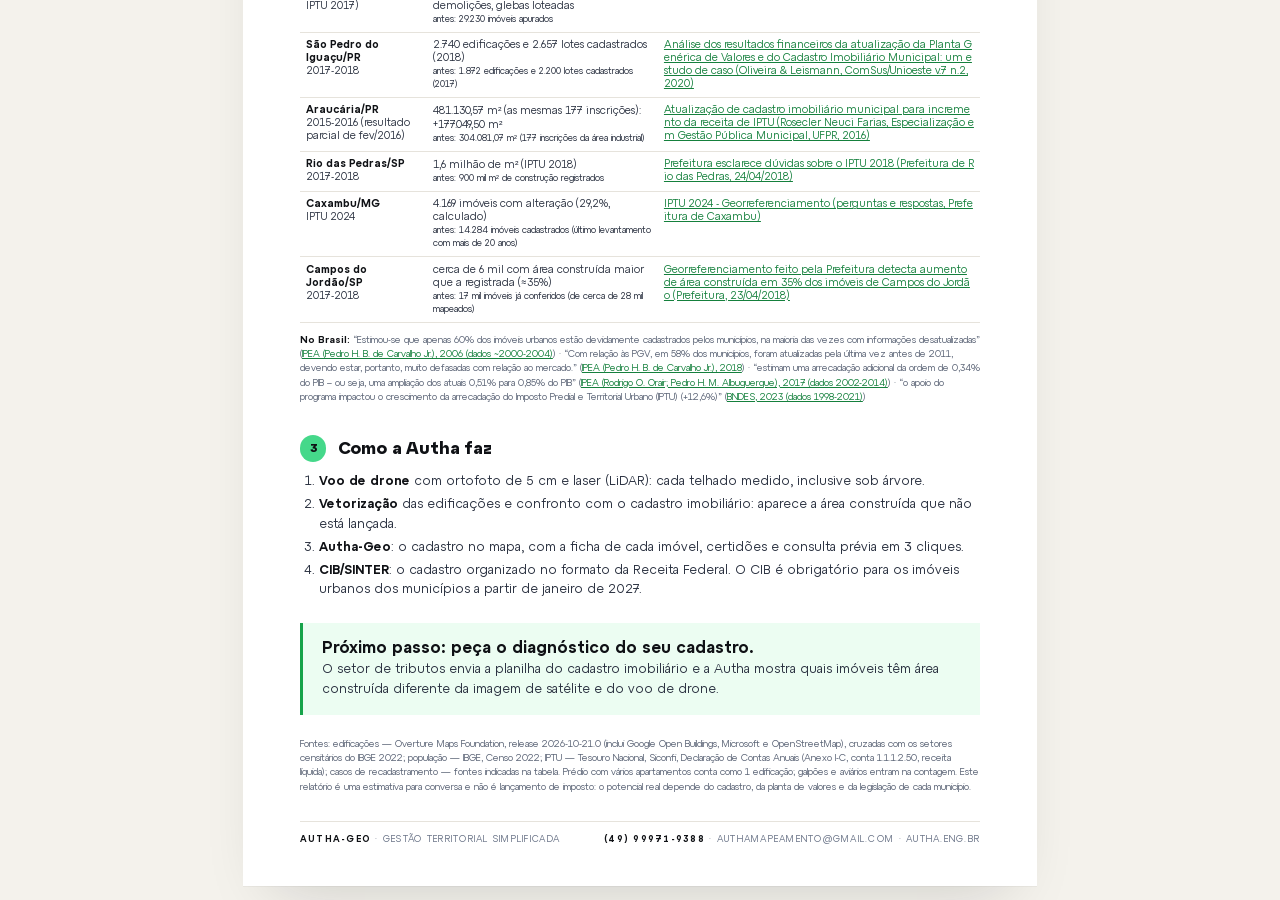
==== commit 28f75650: "v3: reta final, seta-guia, pontuação justa entre cidades e textos novos Game design: - Reta final no" ====
--- a/relatorio.html
+++ b/relatorio.html
@@ -136,7 +136,7 @@
     const fonte = (c) => `<a href="${esc(c.fonte_url)}">${esc(c.fonte_titulo || c.fonte_url)}</a>`;
     h += `<h2><span class="n">2</span>O que municípios que recadastraram conseguiram</h2>
       <div class="destaque"><div class="valor">+${CASOS.max > CASOS.min ? reais(V.v * CASOS.min / 100) + " a +" + reais(V.v * CASOS.max / 100) : reais(V.v * CASOS.min / 100)} por ano</div>
-      <p>é o que o IPTU de ${esc(M.n)} subiria repetindo o resultado de ${esc(CASOS.fonteCurta)}, <b>sem aumentar alíquota</b>: só levando para o cadastro o que já está construído.</p></div>
+      <p>é quanto o IPTU de ${esc(M.n)} poderia crescer, em simulação com o resultado de ${esc(CASOS.fonteCurta)}, <b>sem aumentar alíquota</b>: só levando para o cadastro o que já está construído.</p></div>
       <p><b>Receita de IPTU, antes × depois</b></p>
       <table><tr><th>Município</th><th>O que mudou</th><th>Aumento</th><th>Fonte</th></tr>
       ${CASOS.casos.map((c) => `<tr><td><b>${esc(c.municipio)}/${esc(c.uf)}</b><br>${esc(c.ano || "")}</td><td>${esc(c.o_que_mede)}: ${esc(c.antes)} → ${esc(c.depois)}</td><td><b>+${pct(c.aumento_pct)}%</b></td><td>${fonte(c)}</td></tr>`).join("")}
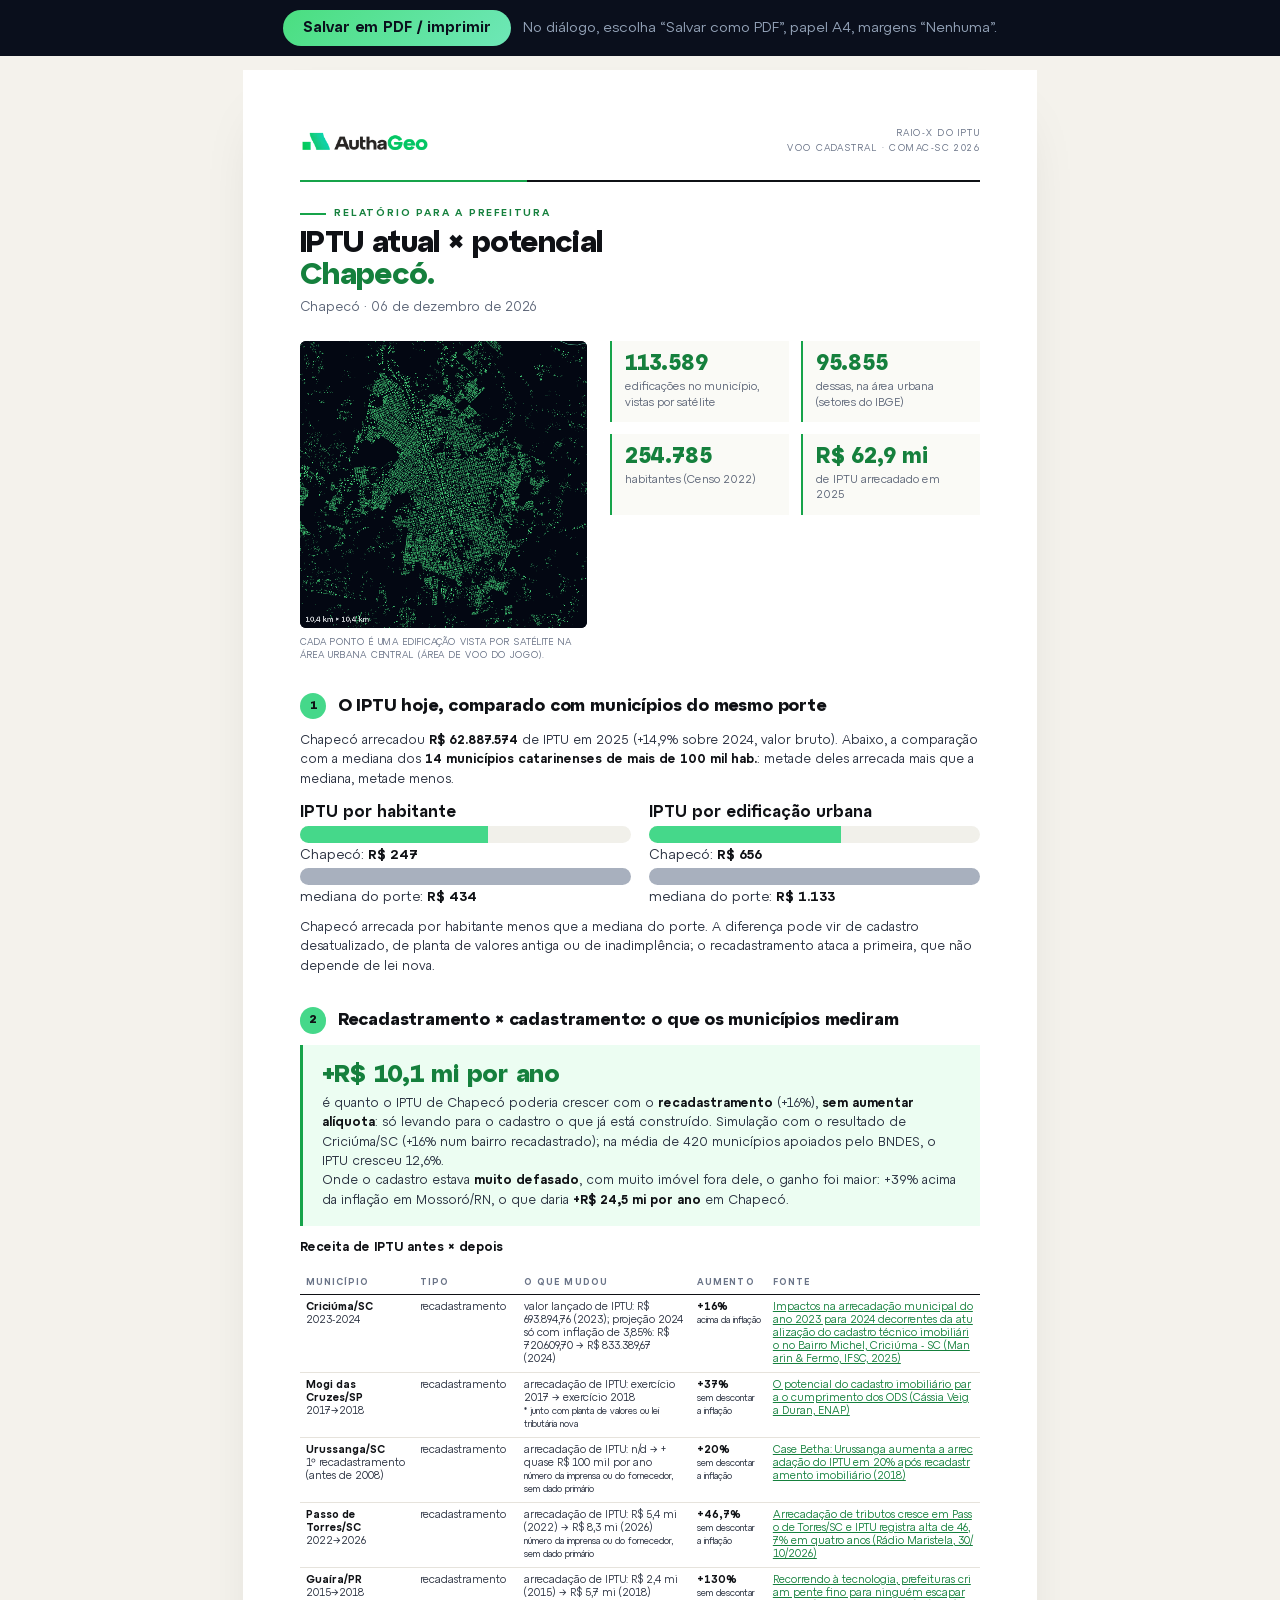
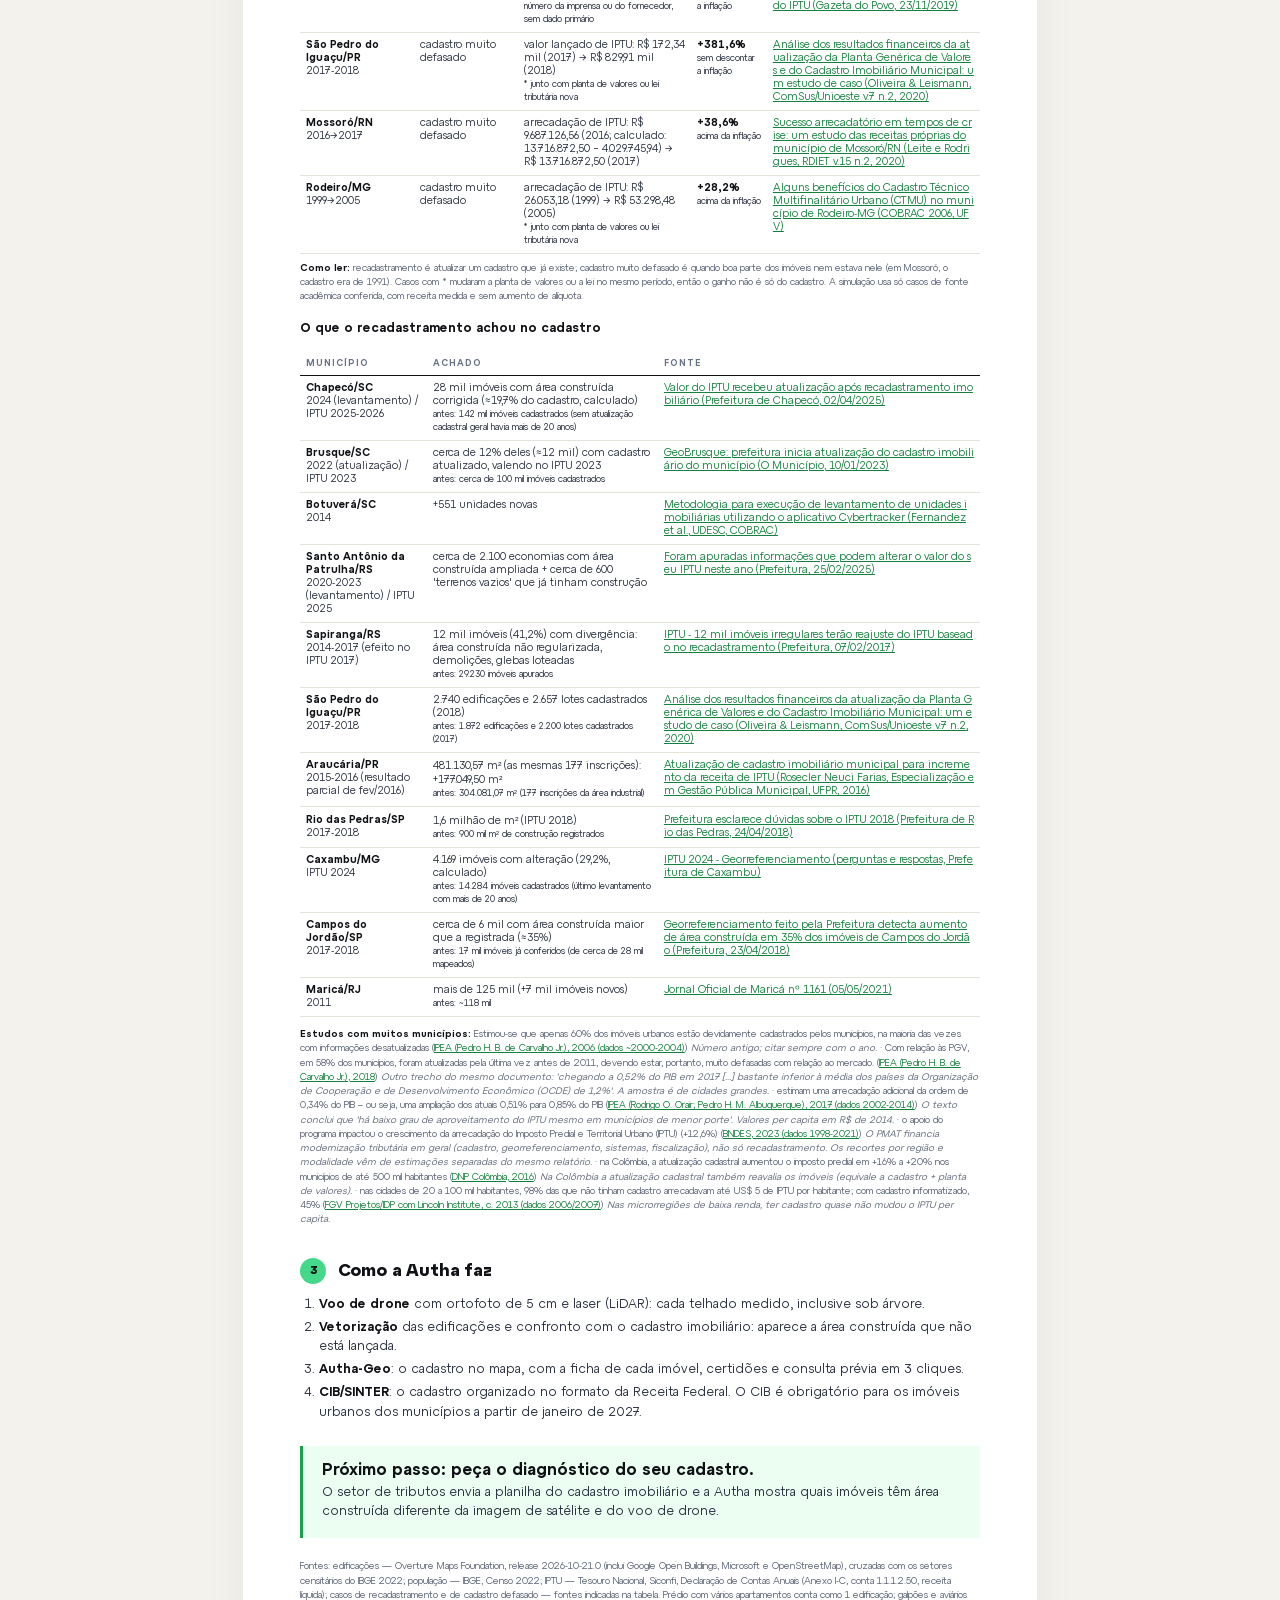
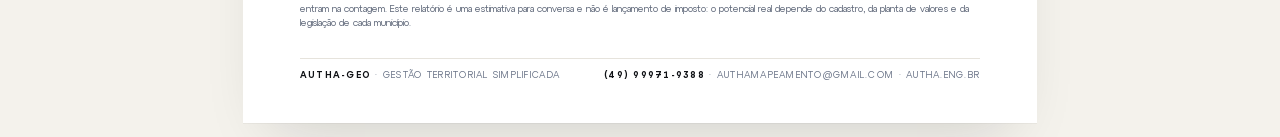
==== commit 0efea2f1: "Raio-X: ganho do recadastramento comparado com o de cadastro muito defasado Pesquisa de 31/10: casos" ====
--- a/relatorio.html
+++ b/relatorio.html
@@ -134,18 +134,24 @@
   if (V && CASOS) {
     const pct = (x) => Number(x).toLocaleString("pt-BR", { maximumFractionDigits: 1 });
     const fonte = (c) => `<a href="${esc(c.fonte_url)}">${esc(c.fonte_titulo || c.fonte_url)}</a>`;
-    h += `<h2><span class="n">2</span>O que municípios que recadastraram conseguiram</h2>
-      <div class="destaque"><div class="valor">+${CASOS.max > CASOS.min ? reais(V.v * CASOS.min / 100) + " a +" + reais(V.v * CASOS.max / 100) : reais(V.v * CASOS.min / 100)} por ano</div>
-      <p>é quanto o IPTU de ${esc(M.n)} poderia crescer, em simulação com o resultado de ${esc(CASOS.fonteCurta)}, <b>sem aumentar alíquota</b>: só levando para o cadastro o que já está construído.</p></div>
-      <p><b>Receita de IPTU, antes × depois</b></p>
-      <table><tr><th>Município</th><th>O que mudou</th><th>Aumento</th><th>Fonte</th></tr>
-      ${CASOS.casos.map((c) => `<tr><td><b>${esc(c.municipio)}/${esc(c.uf)}</b><br>${esc(c.ano || "")}</td><td>${esc(c.o_que_mede)}: ${esc(c.antes)} → ${esc(c.depois)}</td><td><b>+${pct(c.aumento_pct)}%</b></td><td>${fonte(c)}</td></tr>`).join("")}
+    const D = CASOS.defasado;
+    const ordem = { recadastramento: 0, cadastramento: 1 };
+    const linhas = (CASOS.comparativo || []).slice().sort((a, b) => (ordem[a.tipo] ?? 0) - (ordem[b.tipo] ?? 0));
+    const aumento = (c) => c.pct_real ? `<b>+${pct(c.pct_real)}%</b><br><small>acima da inflação</small>` : `<b>+${pct(c.aumento_pct)}%</b><br><small>sem descontar a inflação</small>`;
+    h += `<h2><span class="n">2</span>Recadastramento × cadastramento: o que os municípios mediram</h2>
+      <div class="destaque"><div class="valor">+${reais(V.v * CASOS.pct / 100)} por ano</div>
+      <p>é quanto o IPTU de ${esc(M.n)} poderia crescer com o <b>recadastramento</b> (+${CASOS.pct}%), <b>sem aumentar alíquota</b>: só levando para o cadastro o que já está construído. Simulação com o resultado de ${esc(CASOS.fonteCurta)}${CASOS.ref ? `; na ${esc(CASOS.ref.rot)}, o IPTU cresceu ${pct(CASOS.ref.pct)}%` : ""}.
+      ${D ? `<br>Onde o cadastro estava <b>muito defasado</b>, com muito imóvel fora dele, o ganho foi maior: +${D.pct}% acima da inflação em ${esc(D.rot)}, o que daria <b>+${reais(V.v * D.pct / 100)} por ano</b> em ${esc(M.n)}.` : ""}</p></div>
+      <p><b>Receita de IPTU antes × depois</b></p>
+      <table><tr><th>Município</th><th>Tipo</th><th>O que mudou</th><th>Aumento</th><th>Fonte</th></tr>
+      ${linhas.map((c) => `<tr><td><b>${esc(c.municipio)}/${esc(c.uf)}</b><br>${esc(c.ano || "")}</td><td>${c.tipo === "cadastramento" ? "cadastro muito defasado" : "recadastramento"}</td><td>${esc(c.o_que_mede)}: ${esc(c.antes)} → ${esc(c.depois)}${c.mistura_pgv_ou_aliquota ? "<br><small>* junto com planta de valores ou lei tributária nova</small>" : ""}${c.confianca !== "alta" ? "<br><small>número da imprensa ou do fornecedor, sem dado primário</small>" : ""}</td><td>${aumento(c)}</td><td>${fonte(c)}</td></tr>`).join("")}
       </table>
+      <p class="nota" style="margin-top:2mm"><b>Como ler:</b> recadastramento é atualizar um cadastro que já existe; cadastro muito defasado é quando boa parte dos imóveis nem estava nele (em Mossoró, o cadastro era de 1991). Casos com * mudaram a planta de valores ou a lei no mesmo período, então o ganho não é só do cadastro. A simulação usa só casos de fonte acadêmica conferida, com receita medida e sem aumento de alíquota.</p>
       <p style="margin-top:4mm"><b>O que o recadastramento achou no cadastro</b></p>
       <table><tr><th>Município</th><th>Achado</th><th>Fonte</th></tr>
       ${CASOS.cadastro.map((c) => `<tr><td><b>${esc(c.municipio)}/${esc(c.uf)}</b><br>${esc(c.ano || "")}</td><td>${esc(c.depois)}${c.antes && c.antes !== "n/d" ? `<br><small>antes: ${esc(c.antes)}</small>` : ""}</td><td>${fonte(c)}</td></tr>`).join("")}
       </table>
-      ${CASOS.estudos && CASOS.estudos.length ? `<p class="nota" style="margin-top:3mm"><b>No Brasil:</b> ${CASOS.estudos.map((e) => `“${esc(e.trecho)}” (<a href="${esc(e.fonte_url)}">${esc(e.fonte)}</a>)`).join(" · ")}</p>` : ""}`;
+      ${CASOS.estudos && CASOS.estudos.length ? `<p class="nota" style="margin-top:3mm"><b>Estudos com muitos municípios:</b> ${CASOS.estudos.map((e) => `${esc(e.trecho)} (<a href="${esc(e.fonte_url)}">${esc(e.fonte)}</a>)${e.obs ? ` <i>${esc(e.obs)}</i>` : ""}`).join(" · ")}</p>` : ""}`;
   }
 
   h += `<h2><span class="n">${V && CASOS ? 3 : V ? 2 : 1}</span>Como a Autha faz</h2>
@@ -156,7 +162,7 @@
       <li><b>CIB/SINTER</b>: o cadastro organizado no formato da Receita Federal. ${capital ? "O CIB das capitais já está valendo." : "O CIB é obrigatório para os imóveis urbanos dos municípios a partir de janeiro de 2027."}</li>
     </ol>
     <div class="destaque" style="margin-top:6mm"><b>Próximo passo: peça o diagnóstico do seu cadastro.</b><p>O setor de tributos envia a planilha do cadastro imobiliário e a Autha mostra quais imóveis têm área construída diferente da imagem de satélite e do voo de drone.</p></div>
-    <p class="nota" style="margin-top:6mm">Fontes: edificações — Overture Maps Foundation, release 2026-10-21.0 (inclui Google Open Buildings, Microsoft e OpenStreetMap), cruzadas com os setores censitários do IBGE 2022; população — IBGE, Censo 2022; IPTU — Tesouro Nacional, Siconfi, Declaração de Contas Anuais (Anexo I-C, conta 1.1.1.2.50, receita líquida)${CASOS ? "; casos de recadastramento — fontes indicadas na tabela" : ""}.
+    <p class="nota" style="margin-top:6mm">Fontes: edificações — Overture Maps Foundation, release 2026-10-21.0 (inclui Google Open Buildings, Microsoft e OpenStreetMap), cruzadas com os setores censitários do IBGE 2022; população — IBGE, Censo 2022; IPTU — Tesouro Nacional, Siconfi, Declaração de Contas Anuais (Anexo I-C, conta 1.1.1.2.50, receita líquida)${CASOS ? "; casos de recadastramento e de cadastro defasado — fontes indicadas na tabela" : ""}.
     Prédio com vários apartamentos conta como 1 edificação; galpões e aviários entram na contagem. Este relatório é uma estimativa para conversa e não é lançamento de imposto: o potencial real depende do cadastro, da planta de valores e da legislação de cada município.</p>
     <div class="rodape"><span><b>Autha-Geo</b> · gestão territorial simplificada</span><span><b>(49) 99971-9388</b> · authamapeamento@gmail.com · autha.eng.br</span></div>
   </div>`;
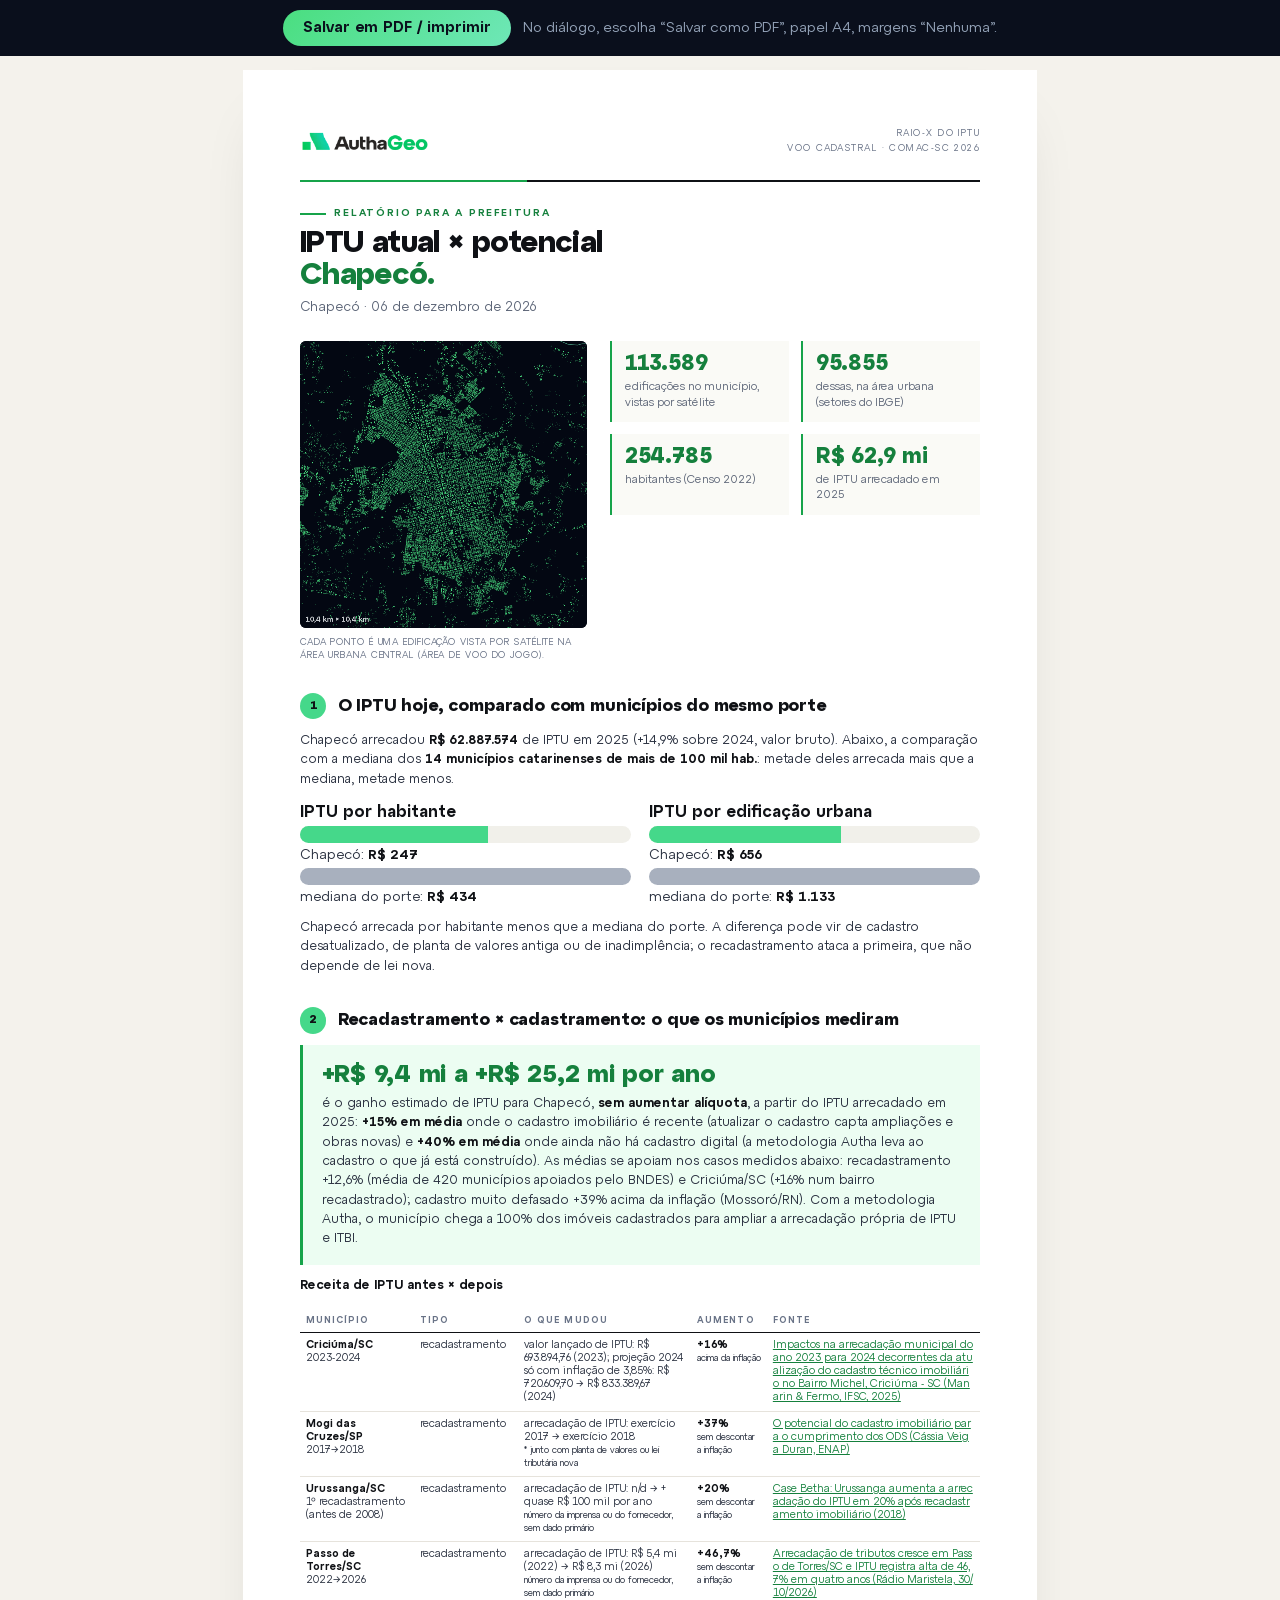
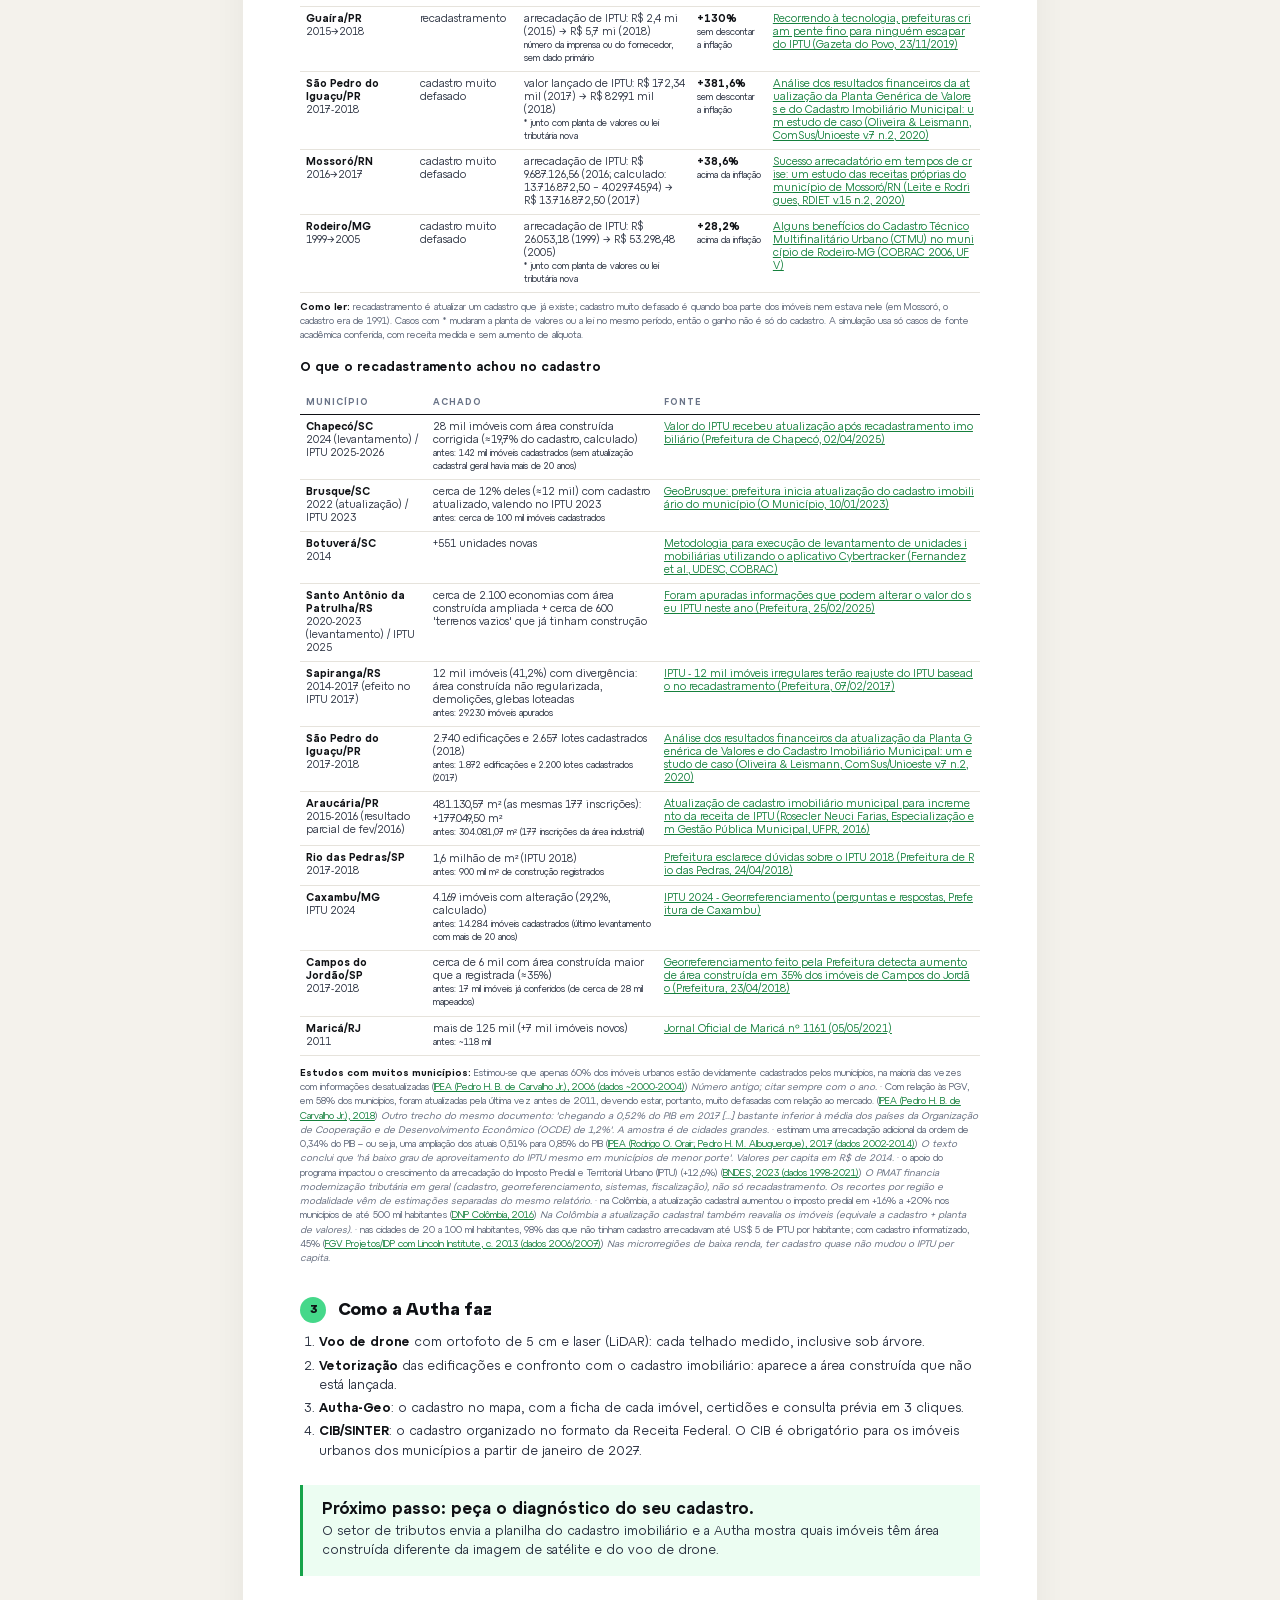
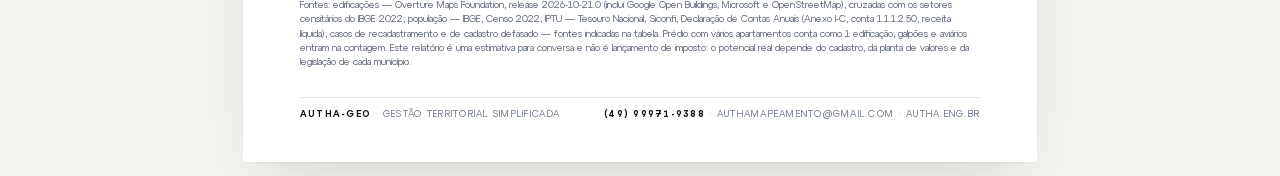
==== commit fc651e0f: "Raio-X: ganho estimado em dois cenários (cadastro recente +15%, sem cadastro digital +40%) Fim do vo" ====
--- a/relatorio.html
+++ b/relatorio.html
@@ -76,7 +76,7 @@
 const q = new URLSearchParams(location.search);
 const cod = q.get("c") || "4204202", nome = q.get("n") || "", cargo = q.get("cargo") || "";
 const M = (window.MUNICIPIOS || []).find((m) => m.c === cod);
-const V = (window.IPTU || {})[cod], CASOS = window.CASOS_RECADASTRO;
+const V = (window.IPTU || {})[cod], CASOS = window.CASOS_RECADASTRO, G = window.GANHO_IPTU;
 const nf = new Intl.NumberFormat("pt-BR");
 const milhar = (n) => nf.format(Math.round(n));
 const esc = (s) => String(s ?? "").replace(/[&<>"']/g, (c) => ({ "&": "&amp;", "<": "&lt;", ">": "&gt;", '"': "&quot;", "'": "&#39;" })[c]);
@@ -139,9 +139,12 @@
     const linhas = (CASOS.comparativo || []).slice().sort((a, b) => (ordem[a.tipo] ?? 0) - (ordem[b.tipo] ?? 0));
     const aumento = (c) => c.pct_real ? `<b>+${pct(c.pct_real)}%</b><br><small>acima da inflação</small>` : `<b>+${pct(c.aumento_pct)}%</b><br><small>sem descontar a inflação</small>`;
     h += `<h2><span class="n">2</span>Recadastramento × cadastramento: o que os municípios mediram</h2>
-      <div class="destaque"><div class="valor">+${reais(V.v * CASOS.pct / 100)} por ano</div>
-      <p>é quanto o IPTU de ${esc(M.n)} poderia crescer com o <b>recadastramento</b> (+${CASOS.pct}%), <b>sem aumentar alíquota</b>: só levando para o cadastro o que já está construído. Simulação com o resultado de ${esc(CASOS.fonteCurta)}${CASOS.ref ? `; na ${esc(CASOS.ref.rot)}, o IPTU cresceu ${pct(CASOS.ref.pct)}%` : ""}.
-      ${D ? `<br>Onde o cadastro estava <b>muito defasado</b>, com muito imóvel fora dele, o ganho foi maior: +${D.pct}% acima da inflação em ${esc(D.rot)}, o que daria <b>+${reais(V.v * D.pct / 100)} por ano</b> em ${esc(M.n)}.` : ""}</p></div>
+      ${G ? `<div class="destaque"><div class="valor">+${reais(V.v * G.recente / 100)} a +${reais(V.v * G.semDigital / 100)} por ano</div>
+      <p>é o ganho estimado de IPTU para ${esc(M.n)}, <b>sem aumentar alíquota</b>, a partir do IPTU arrecadado em ${V.a}:
+      <b>+${G.recente}% em média</b> onde o cadastro imobiliário é recente (atualizar o cadastro capta ampliações e obras novas) e
+      <b>+${G.semDigital}% em média</b> onde ainda não há cadastro digital (a metodologia Autha leva ao cadastro o que já está construído).
+      As médias se apoiam nos casos medidos abaixo: recadastramento${CASOS.ref ? ` +${pct(CASOS.ref.pct)}% (${esc(CASOS.ref.rot)})` : ""} e ${esc(CASOS.fonteCurta)}${D ? `; cadastro muito defasado +${D.pct}% acima da inflação (${esc(D.rot)})` : ""}.
+      Com a metodologia Autha, o município chega a 100% dos imóveis cadastrados para ampliar a arrecadação própria de IPTU e ITBI.</p></div>` : ""}
       <p><b>Receita de IPTU antes × depois</b></p>
       <table><tr><th>Município</th><th>Tipo</th><th>O que mudou</th><th>Aumento</th><th>Fonte</th></tr>
       ${linhas.map((c) => `<tr><td><b>${esc(c.municipio)}/${esc(c.uf)}</b><br>${esc(c.ano || "")}</td><td>${c.tipo === "cadastramento" ? "cadastro muito defasado" : "recadastramento"}</td><td>${esc(c.o_que_mede)}: ${esc(c.antes)} → ${esc(c.depois)}${c.mistura_pgv_ou_aliquota ? "<br><small>* junto com planta de valores ou lei tributária nova</small>" : ""}${c.confianca !== "alta" ? "<br><small>número da imprensa ou do fornecedor, sem dado primário</small>" : ""}</td><td>${aumento(c)}</td><td>${fonte(c)}</td></tr>`).join("")}
